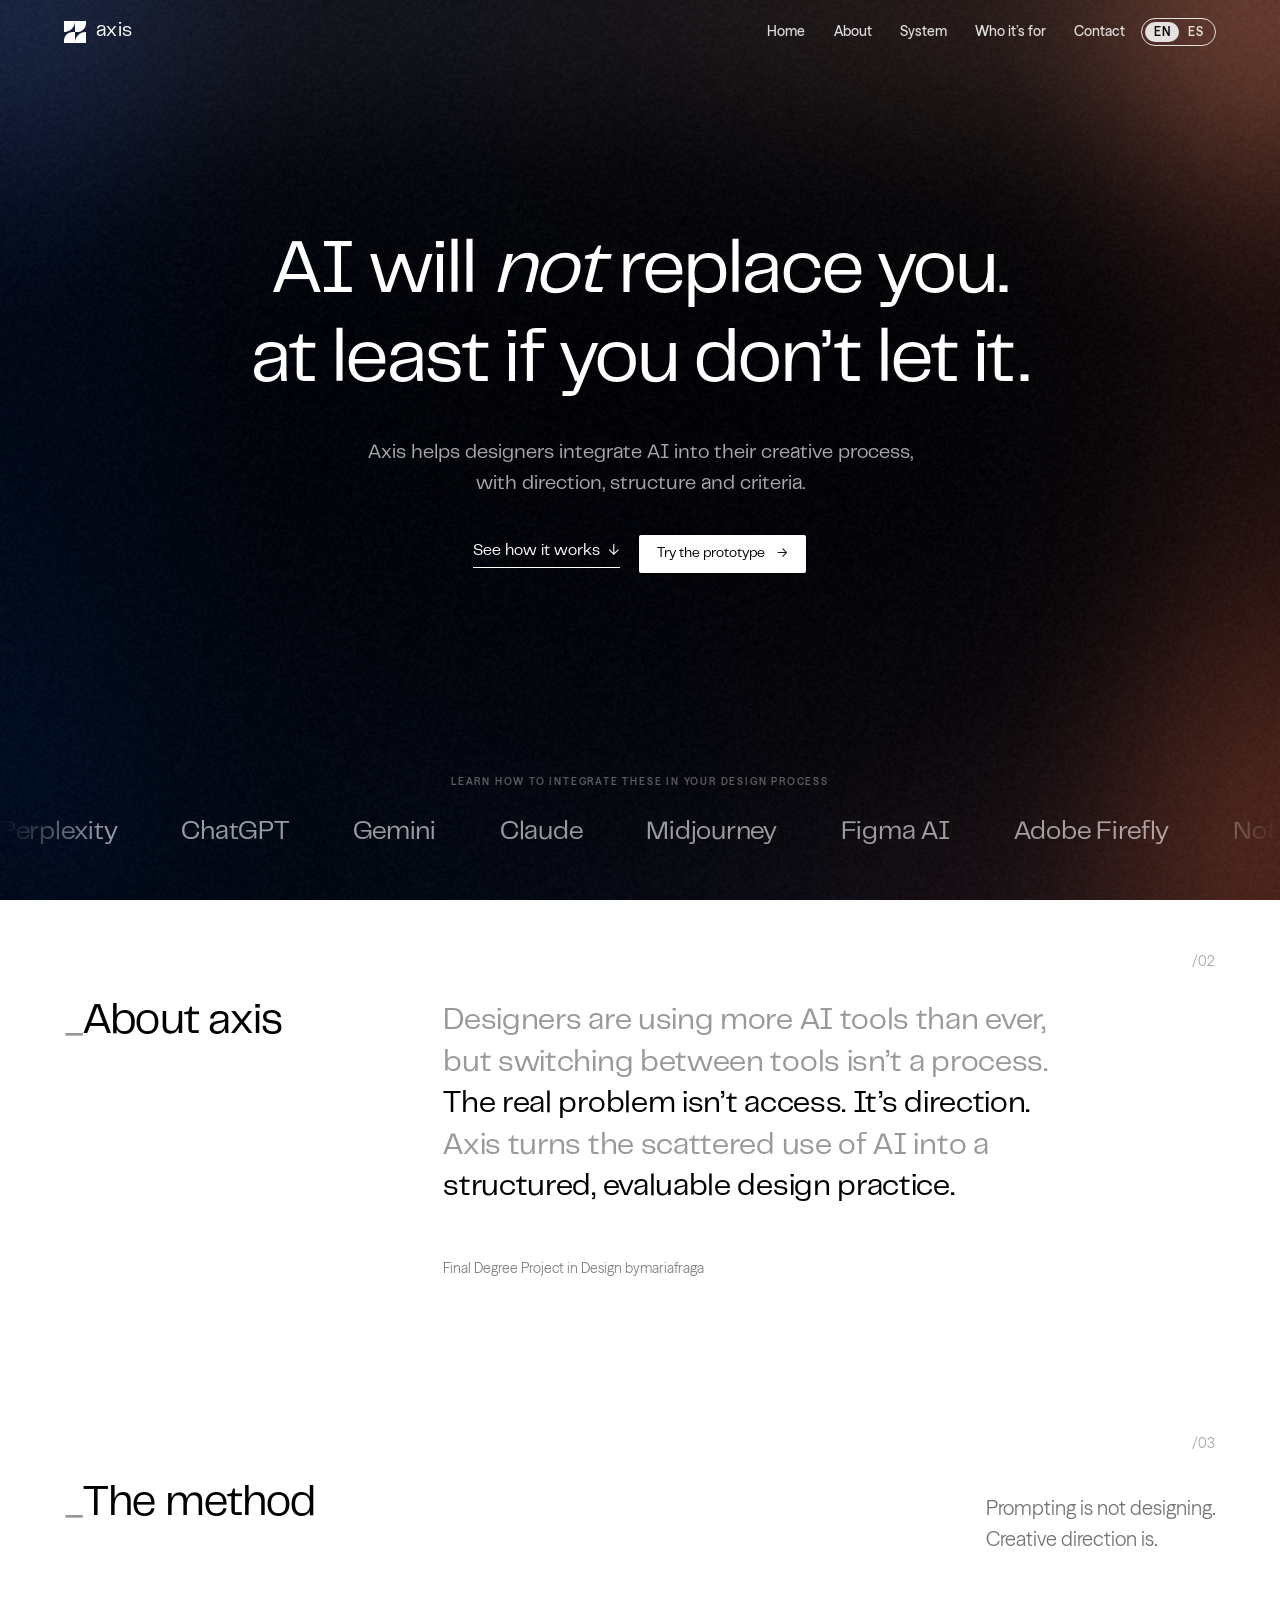
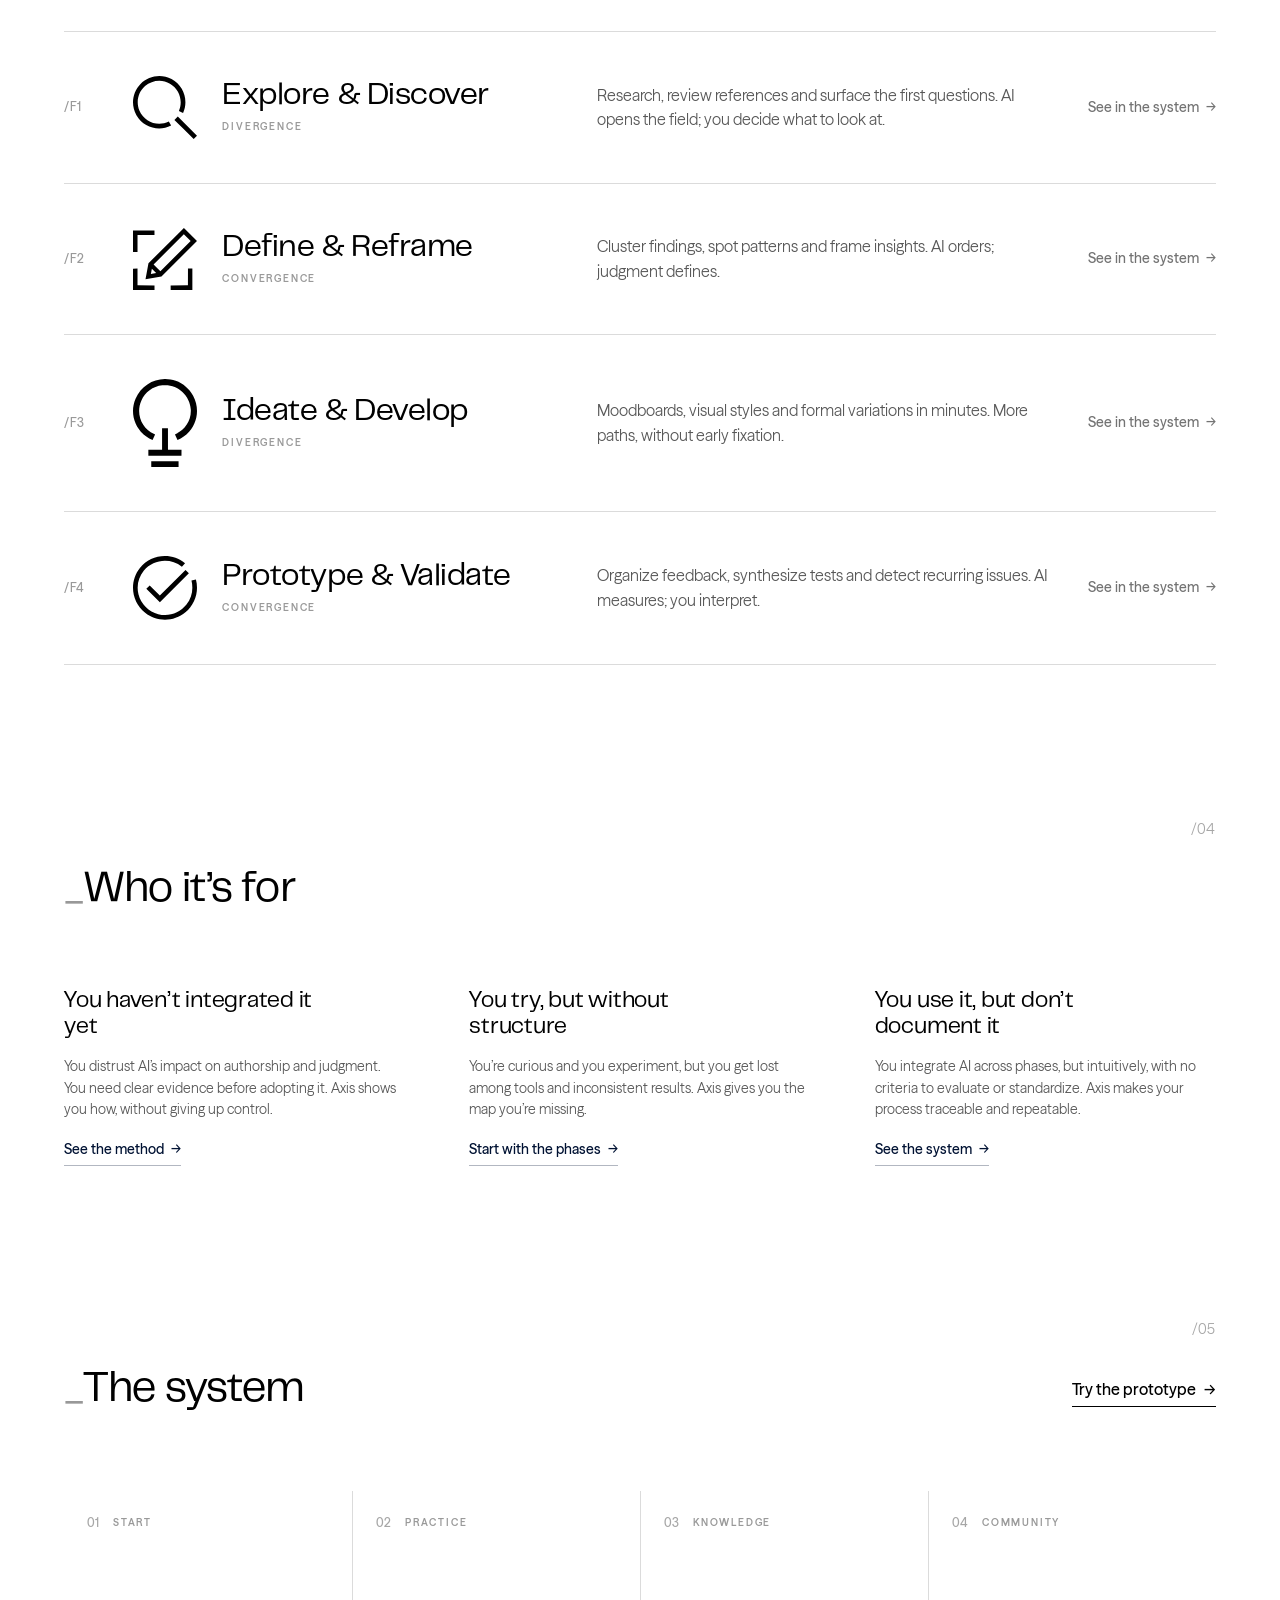
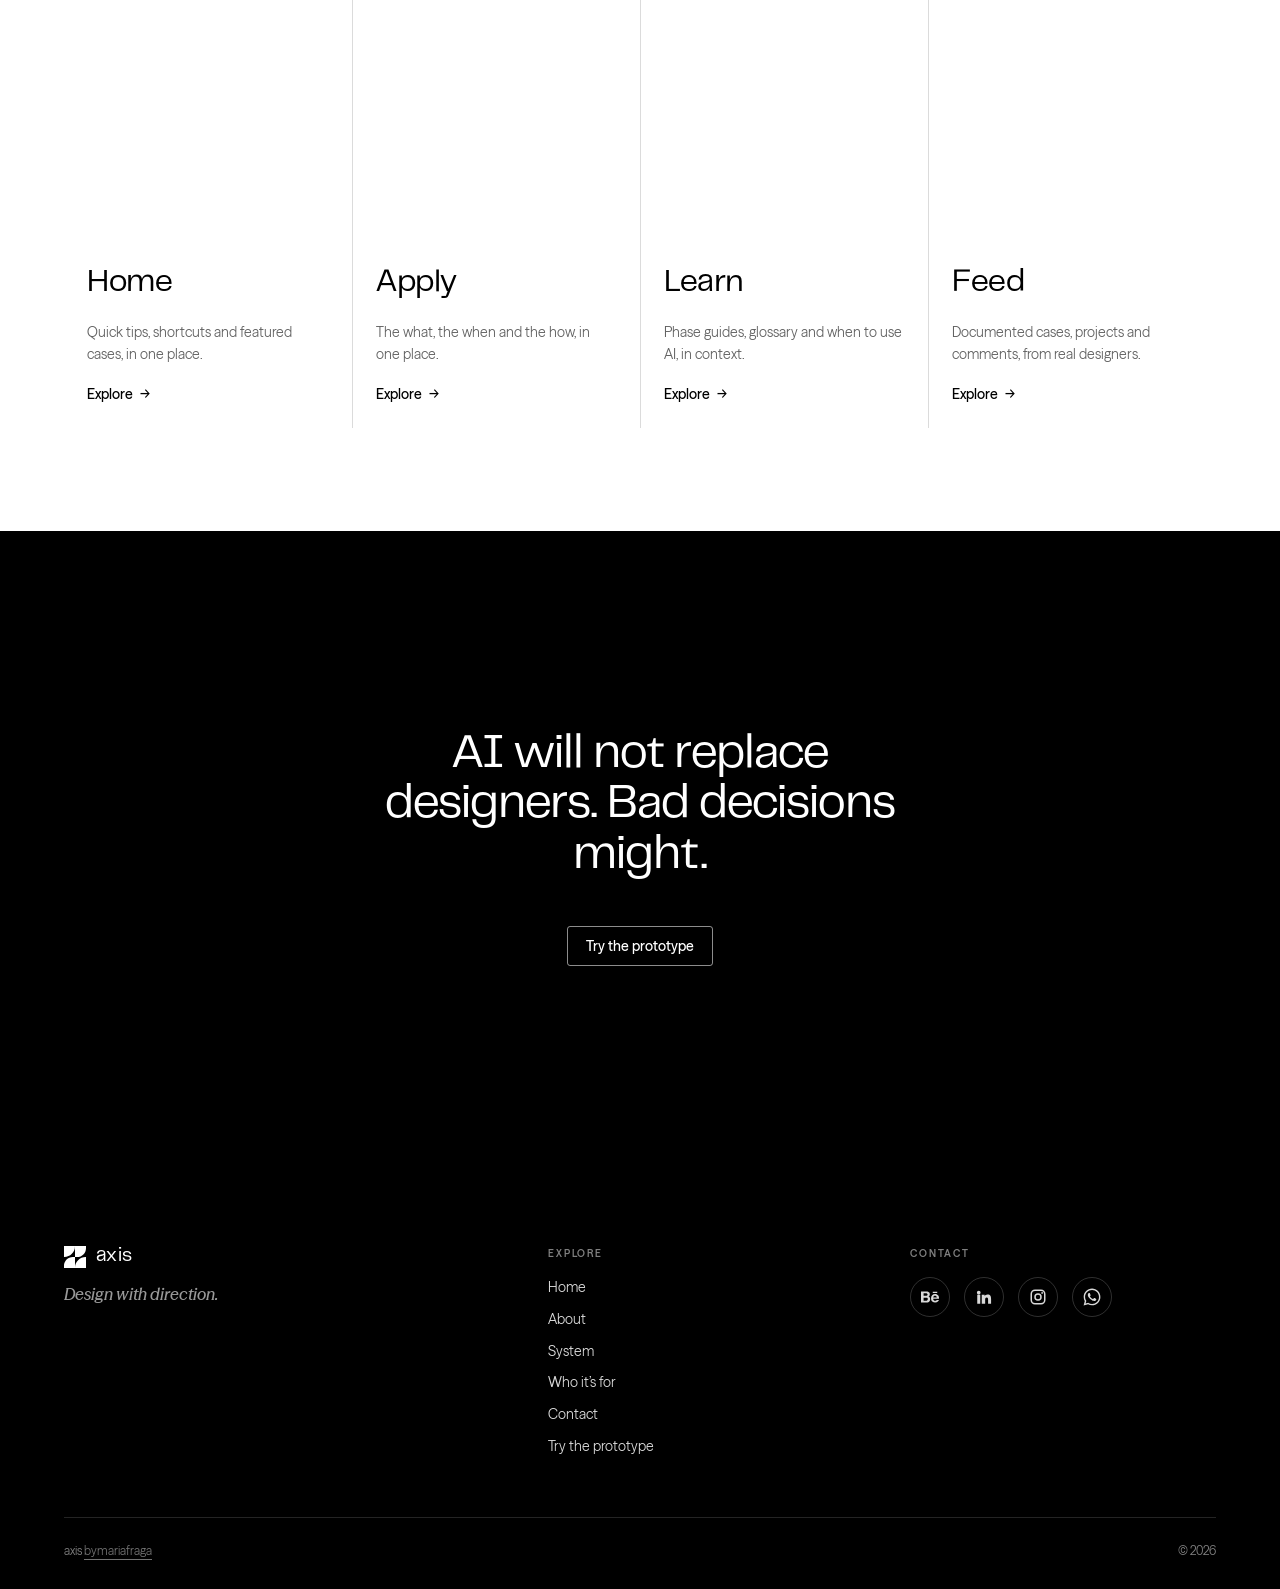
==== index.html @ 4eb53851 "Add Axis landing website — full multi-page site HTML/CSS/JS vanilla. Pages: Home (hero WebGL), About" ====
<!DOCTYPE html>
<html lang="en" data-lang="en">
<head>
  <meta charset="UTF-8" />
  <meta name="viewport" content="width=device-width, initial-scale=1.0" />
  <title>axis — Design with direction.</title>
  <meta name="description" content="The system that organizes AI by design phase — so you use it with judgment." />
  <link rel="preload" href="fonts/PPTelegraf-Regular.woff2" as="font" type="font/woff2" crossorigin />
  <link rel="preload" href="fonts/SeasonSans-Regular.woff2" as="font" type="font/woff2" crossorigin />
  <link href="https://fonts.googleapis.com/css2?family=Inter:wght@400;500;600;700&display=swap" rel="stylesheet" />
  <link rel="stylesheet" href="css/styles.css?v=16" />
</head>
<body data-page="home">

  <!-- Símbolo del logo (reutilizable) -->
  <svg width="0" height="0" style="position:absolute" aria-hidden="true">
    <symbol id="axis-mark" viewBox="0 0 53.57 53.57">
      <path fill="currentColor" d="M53.57,5.26V0H0v26.79h.69c14.41,0,26.09-11.68,26.09-26.09v26.09h5.26c11.89,0,21.53-9.64,21.53-21.53Z"/>
      <path fill="currentColor" d="M21.53,26.79C9.64,26.79,0,36.42,0,48.31v5.26h53.57v-26.79h-.69c-14.41,0-26.09,11.68-26.09,26.09v-26.09h-5.26Z"/>
    </symbol>
  </svg>

  <header id="site-header"></header>

  <main>
    <!-- ============================ HERO (con marquee integrado) ============================ -->
    <section class="hero" id="hero">
      <canvas class="hero__flow" id="heroFlow" aria-hidden="true"></canvas>
      <div class="container hero__inner">
        <h1 class="hero__title" aria-label="AI will not replace you. At least if you don't let it.">
          <span class="line"><span data-i18n-html="hero.l1">AI will <em>not</em> replace you.</span></span>
          <span class="line"><span data-i18n="hero.l2">at least if you don’t let it.</span></span>
        </h1>
        <p class="hero__sub" data-i18n="hero.sub">Axis helps designers integrate AI into their creative process  with direction, structure and criteria.</p>
        <div class="hero__actions">
          <a class="link-cta" href="#about">
            <span data-i18n="hero.cta_secondary">See how it works</span>
            <span class="arrow" aria-hidden="true">↓</span>
          </a>
          <a class="btn" href="https://www.figma.com/design/AIfOQhoTMu2t0PU6HZ3LBQ/AXIS---Wireframes?node-id=1085-4905" target="_blank" rel="noopener">
            <span data-i18n="cta.prototype">Try the prototype</span><span class="arrow" aria-hidden="true">→</span>
          </a>
        </div>
      </div>

      <div class="hero__marquee marquee" aria-label="Tools axis organizes by phase">
        <p class="marquee__label eyebrow" data-i18n="marquee.label">learn how to integrate these in your design process</p>
        <div class="marquee__viewport">
          <div class="marquee__track" id="marqueeTrack">
            <span class="marquee__item">Perplexity</span>
            <span class="marquee__item">ChatGPT</span>
            <span class="marquee__item">Gemini</span>
            <span class="marquee__item">Claude</span>
            <span class="marquee__item">Midjourney</span>
            <span class="marquee__item">Figma AI</span>
            <span class="marquee__item">Adobe Firefly</span>
            <span class="marquee__item">Notion AI</span>
            <span class="marquee__item">Dovetail</span>
            <span class="marquee__item">Maze</span>
            <span class="marquee__item">Google Trends</span>
            <span class="marquee__item">Stable Diffusion</span>
          </div>
        </div>
      </div>
    </section>

    <!-- ============================ /02 ABOUT ============================ -->
    <section class="section about" id="about">
      <span class="sec-num">/02</span>
      <div class="container">
        <div class="about__grid reveal">
          <h2 class="about__label" data-i18n="about.label">About axis</h2>
          <div>
            <p class="about__text" data-i18n-html="about.text">Axis is the system that helps designers integrate AI into their process — <span class="hl">by phase, with criteria, and without giving up authorship.</span> It turns the scattered use of AI tools into a <span class="hl">structured, evaluable and repeatable</span> practice. Less trial and error, more direction.</p>
            <p class="about__note" data-i18n="about.note">Final Degree Project in Design bymariafraga</p>
          </div>
        </div>
      </div>
    </section>

    <!-- ============================ /03 THE METHOD ============================ -->
    <section class="section method" id="method">
      <span class="sec-num">/03</span>
      <div class="container">
        <div class="block-head reveal">
          <h2 class="block-head__label" data-i18n="phases.heading">The method</h2>
          <p class="block-head__tag" data-i18n-html="phases.tag">Prompting is not designing.<br>Creative direction is.</p>
        </div>

        <a class="prow reveal" href="#system">
          <div class="prow__id">/F1</div>
          <div class="prow__lead">
            <span class="prow__glyph"><svg viewBox="0 0 204.43 201.02" fill="currentColor"><path d="M118.16,24.46c-25.7-15.32-57.87-11.32-79.69,7.88-21.67,19.06-29.67,50.23-18.18,77.56,15.44,36.73,58.38,52.96,94.14,35.29l7.32,12.91c-40.1,20.51-88.29,5.79-110.8-33.08C-7.75,92.74-1.91,51.74,24.03,25.27,49.74-.98,90.37-7.94,123.12,9.9c38.73,21.1,55.1,67.63,36.87,107.95-4.99-1.4-9.01-3.19-13.39-5.82,13.78-32.27,2.38-69.19-28.45-87.57Z"/><polygon points="193.87 201.02 161.79 169.29 132.18 140.25 143.1 129.62 204.43 190.55 193.87 201.02"/></svg></span>
            <span class="prow__labels">
              <span class="prow__name" data-i18n="f1.label">Explore &amp; Discover</span>
              <span class="prow__cat eyebrow" data-i18n="f1.cat">Divergence</span>
            </span>
          </div>
          <p class="prow__body" data-i18n="f1.body">Research, review references and surface the first questions. AI opens the field; you decide what to look at.</p>
          <span class="prow__link"><span data-i18n="phases.rowlink">See in the system</span><span class="arrow" aria-hidden="true">→</span></span>
        </a>

        <a class="prow reveal" href="#system">
          <div class="prow__id">/F2</div>
          <div class="prow__lead">
            <span class="prow__glyph"><svg viewBox="0 0 211.19 204.53" fill="currentColor"><path d="M41.15,169.57l9.87-53.09,83.07-82.86L168.09,0l43.1,42.87-117.32,117.33-52.71,9.36ZM90.36,142.82l100-99.96-22.62-22.19-99.88,99.89,22.5,22.27ZM76.41,148.41l-14.14-14.08-3.32,17.16,17.46-3.08Z"/><polygon points="14.93 23.2 14.87 79.18 .04 79.21 0 8.11 70.84 8.04 70.89 23.2 14.93 23.2"/><polygon points="124.39 204.52 124.19 189.42 181.3 189.32 181.41 134.04 195.92 133.91 195.94 204.52 124.39 204.52"/><polygon points="70.96 189.4 71.03 204.5 .02 204.53 0 134.13 14.86 133.92 14.89 189.31 70.96 189.4"/></svg></span>
            <span class="prow__labels">
              <span class="prow__name" data-i18n="f2.label">Define &amp; Reframe</span>
              <span class="prow__cat eyebrow" data-i18n="f2.cat">Convergence</span>
            </span>
          </div>
          <p class="prow__body" data-i18n="f2.body">Cluster findings, spot patterns and frame insights. AI orders; judgment defines.</p>
          <span class="prow__link"><span data-i18n="phases.rowlink">See in the system</span><span class="arrow" aria-hidden="true">→</span></span>
        </a>

        <a class="prow reveal" href="#system">
          <div class="prow__id">/F3</div>
          <div class="prow__lead">
            <span class="prow__glyph"><svg viewBox="0 0 156.91 216.95" fill="currentColor"><path d="M71.93,15.58c-23.63,2.66-42.26,16.83-51.51,37.73-14.33,32.37.96,69.31,33.74,82.54l-6.22,13.57C8.01,133.01-10.71,87.77,6.27,48.32,22.67,10.19,65.1-9.53,104.73,4.54c18.33,6.5,33.4,19.84,42.68,36.82,22.09,40.42,4.16,90.53-38.32,108.13l-6.15-13.67c24.9-10.49,40.62-34.48,38.69-61.55-2.53-35.57-33.67-62.75-69.71-58.7Z"/><polygon points="118.83 188.36 37.68 188.48 37.65 173.36 71.3 173.19 71.27 120.75 85.69 120.56 85.76 173.27 118.94 173.26 118.83 188.36"/><polygon points="111.73 216.82 44.86 216.95 44.76 201.74 111.77 201.72 111.73 216.82"/></svg></span>
            <span class="prow__labels">
              <span class="prow__name" data-i18n="f3.label">Ideate &amp; Develop</span>
              <span class="prow__cat eyebrow" data-i18n="f3.cat">Divergence</span>
            </span>
          </div>
          <p class="prow__body" data-i18n="f3.body">Moodboards, visual styles and formal variations in minutes. More paths, without early fixation.</p>
          <span class="prow__link"><span data-i18n="phases.rowlink">See in the system</span><span class="arrow" aria-hidden="true">→</span></span>
        </a>

        <a class="prow reveal" href="#system">
          <div class="prow__id">/F4</div>
          <div class="prow__lead">
            <span class="prow__glyph"><svg viewBox="0 0 203.75 203.17" fill="currentColor"><path d="M170.27,154.67c17.67-22.17,22.38-49.31,15.9-76.4l14.18-3.36c10.22,38.86-3.09,79.24-33.42,104.57-37.24,31.1-90.76,31.57-128.24,1.46C-5.27,145.63-13.06,82.96,21.97,38.31,56.39-5.56,121.9-13.3,165.68,23.14l-9.97,11.28C119.39,4.54,64.33,10.33,34.71,46.48c-17.39,21.23-23.99,49.01-17.34,75.3,8.08,31.97,32.9,56.02,62.89,63.51,34.13,8.53,68.4-3.52,90-30.62Z"/><polygon points="42.4 104.54 53.11 93.82 85.42 125.82 167.19 44.63 177.9 55.1 85.54 146.93 42.4 104.54"/></svg></span>
            <span class="prow__labels">
              <span class="prow__name" data-i18n="f4.label">Prototype &amp; Validate</span>
              <span class="prow__cat eyebrow" data-i18n="f4.cat">Convergence</span>
            </span>
          </div>
          <p class="prow__body" data-i18n="f4.body">Organize feedback, synthesize tests and detect recurring issues. AI measures; you interpret.</p>
          <span class="prow__link"><span data-i18n="phases.rowlink">See in the system</span><span class="arrow" aria-hidden="true">→</span></span>
        </a>
      </div>
    </section>

    <!-- ============================ /04 WHO IT'S FOR ============================ -->
    <section class="section who" id="who">
      <span class="sec-num">/04</span>
      <div class="container">
        <div class="block-head reveal">
          <h2 class="block-head__label" data-i18n="who.heading">Who it’s for</h2>
        </div>
        <div class="cols">
          <div class="col reveal">
            <h3 class="col__title" data-i18n="w1.title">You haven’t integrated it yet</h3>
            <p class="col__body" data-i18n="w1.body">You distrust AI’s impact on authorship and judgment. You need clear evidence before adopting it. Axis shows you how, without giving up control.</p>
            <a class="col__link" href="#method"><span data-i18n="w1.link">See the method</span><span class="arrow" aria-hidden="true">→</span></a>
          </div>
          <div class="col reveal">
            <h3 class="col__title" data-i18n="w2.title">You try, but without structure</h3>
            <p class="col__body" data-i18n="w2.body">You’re curious and you experiment, but you get lost among tools and inconsistent results. Axis gives you the map you’re missing.</p>
            <a class="col__link" href="#method"><span data-i18n="w2.link">Start with the phases</span><span class="arrow" aria-hidden="true">→</span></a>
          </div>
          <div class="col reveal">
            <h3 class="col__title" data-i18n="w3.title">You use it, but don’t document it</h3>
            <p class="col__body" data-i18n="w3.body">You integrate AI across phases, but intuitively, with no criteria to evaluate or standardize. Axis makes your process traceable and repeatable.</p>
            <a class="col__link" href="#system"><span data-i18n="w3.link">See the system</span><span class="arrow" aria-hidden="true">→</span></a>
          </div>
        </div>
      </div>
    </section>

    <!-- ============================ /05 THE SYSTEM ============================ -->
    <section class="section system" id="system">
      <span class="sec-num">/05</span>
      <div class="container">
        <div class="block-head block-head--split reveal">
          <h2 class="block-head__label" data-i18n="system.heading">The system</h2>
          <a class="block-head__cta" href="https://www.figma.com/design/AIfOQhoTMu2t0PU6HZ3LBQ/AXIS---Wireframes?node-id=1085-4905" target="_blank" rel="noopener"><span data-i18n="cta.prototype">Try the prototype</span><span class="arrow" aria-hidden="true">→</span></a>
        </div>

        <div class="stories">
          <a class="story reveal" href="https://www.figma.com/design/AIfOQhoTMu2t0PU6HZ3LBQ/AXIS---Wireframes?node-id=1085-4905" target="_blank" rel="noopener" data-area="01">
            <span class="story__bg" aria-hidden="true"><span class="story__motif"></span></span>
            <span class="story__mark" aria-hidden="true"><svg viewBox="0 0 53.57 53.57"><use href="#axis-mark"/></svg></span>
            <span class="story__top"><span class="story__idx">01</span><span class="story__cat eyebrow" data-i18n="c1.cat">Start</span></span>
            <span class="story__main">
              <h3 class="story__name">Home</h3>
              <p class="story__desc" data-i18n="c1.desc">Quick tips, shortcuts and featured cases. The whole system, one tap away.</p>
              <span class="story__link"><span data-i18n="card.link">Explore</span><span class="arrow" aria-hidden="true">→</span></span>
            </span>
          </a>

          <a class="story reveal" href="https://www.figma.com/design/AIfOQhoTMu2t0PU6HZ3LBQ/AXIS---Wireframes?node-id=1085-4905" target="_blank" rel="noopener" data-area="02">
            <span class="story__bg" aria-hidden="true"><span class="story__motif"></span></span>
            <span class="story__mark" aria-hidden="true"><svg viewBox="0 0 53.57 53.57"><use href="#axis-mark"/></svg></span>
            <span class="story__top"><span class="story__idx">02</span><span class="story__cat eyebrow" data-i18n="c2.cat">Practice</span></span>
            <span class="story__main">
              <h3 class="story__name">Apply</h3>
              <p class="story__desc" data-i18n="c2.desc">Prompt generator, tools by category and evaluation criteria.</p>
              <span class="story__link"><span data-i18n="card.link">Explore</span><span class="arrow" aria-hidden="true">→</span></span>
            </span>
          </a>

          <a class="story reveal" href="https://www.figma.com/design/AIfOQhoTMu2t0PU6HZ3LBQ/AXIS---Wireframes?node-id=1085-4905" target="_blank" rel="noopener" data-area="03">
            <span class="story__bg" aria-hidden="true"><span class="story__motif"></span></span>
            <span class="story__mark" aria-hidden="true"><svg viewBox="0 0 53.57 53.57"><use href="#axis-mark"/></svg></span>
            <span class="story__top"><span class="story__idx">03</span><span class="story__cat eyebrow" data-i18n="c3.cat">Knowledge</span></span>
            <span class="story__main">
              <h3 class="story__name">Learn</h3>
              <p class="story__desc" data-i18n="c3.desc">Phase guides, applied glossary and when to use AI.</p>
              <span class="story__link"><span data-i18n="card.link">Explore</span><span class="arrow" aria-hidden="true">→</span></span>
            </span>
          </a>

          <a class="story reveal" href="https://www.figma.com/design/AIfOQhoTMu2t0PU6HZ3LBQ/AXIS---Wireframes?node-id=1085-4905" target="_blank" rel="noopener" data-area="04">
            <span class="story__bg" aria-hidden="true"><span class="story__motif"></span></span>
            <span class="story__mark" aria-hidden="true"><svg viewBox="0 0 53.57 53.57"><use href="#axis-mark"/></svg></span>
            <span class="story__top"><span class="story__idx">04</span><span class="story__cat eyebrow" data-i18n="c4.cat">Community</span></span>
            <span class="story__main">
              <h3 class="story__name">Feed</h3>
              <p class="story__desc" data-i18n="c4.desc">Documented real cases, projects and comments.</p>
              <span class="story__link"><span data-i18n="card.link">Explore</span><span class="arrow" aria-hidden="true">→</span></span>
            </span>
          </a>
        </div>
      </div>
    </section>

    <!-- ============================ CTA FINAL ============================ -->
    <section class="final-cta" id="cta">
      <div class="container final-cta__inner reveal">
        <h2 data-i18n="finalcta.title">Your creative process, with more direction.</h2>
        <a class="btn btn--on-dark" href="https://www.figma.com/design/AIfOQhoTMu2t0PU6HZ3LBQ/AXIS---Wireframes?node-id=1085-4905" target="_blank" rel="noopener" data-i18n="cta.prototype">Try the prototype</a>
      </div>
    </section>
  </main>

  <footer id="site-footer"></footer>

  <script src="js/script.js?v=16"></script>
  <script src="js/hero-flow.js?v=19"></script>
</body>
</html>
---- css/styles.css ----
/* ============================================================
   AXIS — Landing
   Sistema de diseño Axis · mobile-first · vanilla
   ============================================================ */

/* ---------- FUENTES ---------- */
@font-face {
  font-family: "PP Telegraf";
  src: url("../fonts/PPTelegraf-Regular.woff2") format("woff2");
  font-weight: 400; font-style: normal; font-display: swap;
}
@font-face {
  font-family: "Season Sans";
  src: url("../fonts/SeasonSans-Regular.woff2") format("woff2");
  font-weight: 400; font-style: normal; font-display: swap;
}
@font-face {
  font-family: "Season Sans";
  src: url("../fonts/SeasonSans-Medium.woff2") format("woff2");
  font-weight: 500; font-style: normal; font-display: swap;
}
@font-face {
  font-family: "Season Sans";
  src: url("../fonts/SeasonSans-SemiBold.woff2") format("woff2");
  font-weight: 600; font-style: normal; font-display: swap;
}
@font-face {
  font-family: "Season Sans";
  src: url("../fonts/SeasonSans-Bold.woff2") format("woff2");
  font-weight: 700; font-style: normal; font-display: swap;
}
@font-face {
  font-family: "Season Mix";
  src: url("../fonts/SeasonMix-MediumItalic.woff2") format("woff2");
  font-weight: 500; font-style: italic; font-display: swap;
}
@font-face {
  font-family: "Season Mix";
  src: url("../fonts/SeasonMix-Medium.woff2") format("woff2");
  font-weight: 500; font-style: normal; font-display: swap;
}

/* ---------- TOKENS ---------- */
:root {
  /* Paleta fría */
  --black:    #000000;
  --navy:     #001233;
  --blue:     #003399;
  --offwhite: #F2F5FA;
  --white:    #FFFFFF;
  /* Paleta cálida */
  --dusk:        #5C2E22;
  --clay:        #B8472E;
  --terracotta:  #D85C3A;
  --sand:        #F5E8DF;
  /* Síntesis */
  --plum:        #4A2418;
  --blue-accent: #0040C4;

  /* Gradientes (135°) */
  --grad-system: linear-gradient(135deg, #000000 0%, #001233 52%, #003399 100%);
  --grad-human:  linear-gradient(135deg, #000000 0%, #5C2E22 52%, #D85C3A 100%);
  /* Síntesis: base lineal + capa radial azul (esquina sup-izq, blend Lighten) */
  --grad-synthesis-base: linear-gradient(135deg, #000000 0%, #4A2418 55%, #D85C3A 100%);
  --grad-synthesis-glow: radial-gradient(120% 120% at 0% 0%, rgba(0,64,196,0.85) 0%, rgba(0,64,196,0.10) 38%, rgba(0,64,196,0) 62%);

  /* Tipografía */
  --font-display: "PP Telegraf", "Inter", system-ui, sans-serif;
  --font-sans:    "Season Sans", "Inter", system-ui, sans-serif;
  --font-mix:     "Season Mix", "Inter", Georgia, serif;

  /* Escala tipográfica DS (múltiplos de 4) */
  --t-display:    28px;
  --t-heading:    20px;
  --t-subheading: 16px;
  --t-body:       14px;
  --t-caption:    12px;
  --t-micro:      10px;
  /* Display fluido para landing  */
  --t-hero:  clamp(2.4rem, 6vw, 4.75rem);     /* ~38 → 76px (hero) */
  --t-label: clamp(1.85rem, 3.4vw, 2.75rem);  /* ~30 → 44px (labels _Section) */
  --t-name:  clamp(1.6rem, 2.5vw, 2.25rem);   /* ~26 → 36px (nombres fila/card) */
  --t-mega:  clamp(1.75rem, 4vw, 3rem);       /* statements */
  --t-title: clamp(1.4rem, 2.2vw, 1.75rem);   /* títulos de columna */
  --t-lead:  clamp(1.1rem, 1.6vw, 1.35rem);   /* párrafos lead/about ~18-22 */

  /* Espaciado DS */
  --margin-x:    20px;
  --grid-gap:    16px;
  --card-gap:    10px;
  --section-gap: 32px;
  /* Ritmo vertical de landing (espacio negativo, ref. proporción) */
  --section-pad: clamp(52px, 8vw, 116px);

  /* Radios */
  --r-card:  25px;
  --r-pill:  100px;
  --r-input: 12px;
  --hairline: 1px;

  /* Layout */
  --maxw: 1280px;
  --ease: cubic-bezier(0.22, 1, 0.36, 1);
}

/* ---------- RESET ---------- */
*, *::before, *::after { box-sizing: border-box; margin: 0; padding: 0; }
html { -webkit-text-size-adjust: 100%; scroll-behavior: smooth; scroll-padding-top: 80px; }
body {
  font-family: var(--font-sans);
  font-size: var(--t-body);
  line-height: 1.55;
  color: var(--black);
  background: var(--white);
  -webkit-font-smoothing: antialiased;
  text-rendering: optimizeLegibility;
  overflow-x: hidden;
}
img, svg { display: block; max-width: 100%; }
a { color: inherit; text-decoration: none; }
button { font: inherit; color: inherit; background: none; border: none; cursor: pointer; }
ul { list-style: none; }

/* ---------- UTILIDADES ---------- */
.container {
  width: 100%;
  max-width: var(--maxw);
  margin-inline: auto;
  padding-inline: var(--margin-x);
}
@media (min-width: 768px)  { .container { padding-inline: clamp(20px, 5vw, 64px); } }

.section { padding-block: var(--section-pad); position: relative; }

/* Numeración de sección /0N arriba a la derecha */
.sec-num {
  position: absolute;
  top: clamp(28px, 4vw, 56px);
  right: var(--margin-x);
  font-size: var(--t-body);
  letter-spacing: 0.04em;
  color: rgba(0,0,0,0.35);
}
@media (min-width: 768px) { .sec-num { right: clamp(20px, 5vw, 64px); } }

.eyebrow {
  font-family: var(--font-sans);
  font-weight: 600;
  font-size: var(--t-micro);
  letter-spacing: 0.18em;
  text-transform: uppercase;
}

/* Index numbering tipo /F1 alineado a la der., como la referencia */
.section-index {
  font-family: var(--font-sans);
  font-size: var(--t-caption);
  letter-spacing: 0.08em;
  opacity: 0.5;
}

/* Label de sección con guión bajo (referencia de composición) */
.section-label {
  font-family: var(--font-display);
  font-size: var(--t-title);
  font-weight: 400;
  letter-spacing: -0.01em;
}
.section-label::before { content: "_"; opacity: 0.55; }

/* ---------- BOTONES (regla: color por oposición al fondo) ---------- */
/* Botón: fondo blanco, contorno negro, casi cuadrado */
.btn {
  display: inline-flex;
  align-items: center;
  gap: 0.8em;
  padding: 0.85em 1.3em;
  border: 1px solid var(--black);
  border-radius: 3px;
  background: var(--white);
  color: var(--black);
  font-family: var(--font-sans);
  font-weight: 500;
  font-size: var(--t-body);
  line-height: 1;
  white-space: nowrap;
  transition: background-color .3s var(--ease), color .3s var(--ease), border-color .3s var(--ease);
}
.btn:hover { background: var(--black); color: var(--white); }
.btn .arrow { transition: transform .35s var(--ease); }
.btn:hover .arrow { transform: translate(3px, 0); }

/* Sobre fondo oscuro → contorno blanco, hover invierte */
.btn--on-dark { background: transparent; color: var(--white); border-color: rgba(255,255,255,0.55); }
.btn--on-dark:hover { background: var(--white); color: var(--black); border-color: var(--white); }

/* Link-CTA con flecha (hereda color del contexto) */
.link-cta {
  display: inline-flex;
  align-items: center;
  gap: 0.5em;
  font-family: var(--font-sans);
  font-weight: 500;
  font-size: var(--t-subheading);
  border-bottom: var(--hairline) solid currentColor;
  padding-bottom: 3px;
  transition: gap .35s var(--ease), opacity .35s var(--ease);
}
.link-cta .arrow { transition: transform .35s var(--ease); }
.link-cta:hover .arrow { transform: translateX(4px); }

/* ============================================================
   HEADER
   ============================================================ */
.site-header {
  position: fixed;
  inset: 0 0 auto 0;
  z-index: 100;
  transition: background-color .4s var(--ease), border-color .4s var(--ease), backdrop-filter .4s var(--ease);
  border-bottom: var(--hairline) solid transparent;
}
.site-header__inner {
  display: flex;
  align-items: center;
  justify-content: space-between;
  gap: var(--grid-gap);
  height: 64px;
}
.brand {
  display: inline-flex;
  align-items: center;
  gap: 0.5em;
  font-family: var(--font-display);
  font-size: var(--t-heading);
  letter-spacing: 0.02em;
}
.brand__mark { width: 22px; height: 22px; }
.brand__name { line-height: 1; }

/* Nav central-derecha */
.site-nav { display: none; }
@media (min-width: 900px) {
  .site-nav { display: flex; align-items: center; gap: clamp(16px, 2.2vw, 36px); margin-left: auto; }
  .site-nav a {
    font-size: var(--t-body);
    font-weight: 500;
    opacity: 0.85;
    transition: opacity .3s var(--ease);
  }
  .site-nav a:hover { opacity: 1; }
}
.header-right { display: flex; align-items: center; gap: 14px; }

/* Toggle de idioma EN|ES */
.lang-toggle {
  display: inline-flex;
  align-items: center;
  border: var(--hairline) solid currentColor;
  border-radius: var(--r-pill);
  padding: 3px;
  font-size: var(--t-caption);
  font-weight: 600;
  opacity: 0.85;
}
.lang-toggle button {
  padding: 4px 9px;
  border-radius: var(--r-pill);
  line-height: 1;
  letter-spacing: 0.04em;
  transition: background-color .3s var(--ease), color .3s var(--ease);
}
.lang-toggle button[aria-pressed="true"] { background: currentColor; }
.lang-toggle button[aria-pressed="true"] span { mix-blend-mode: difference; color: #fff; }

.header-cta { display: none; }
@media (min-width: 600px) { .header-cta { display: inline-flex; } .btn--sm { padding: 0.7em 1.2em; font-size: var(--t-body); } }

/* Header blanco  */
.site-header { background: var(--white); color: var(--black); border-bottom-color: rgba(0,0,0,0.10); }
.site-header.is-scrolled { box-shadow: 0 12px 30px -26px rgba(0,18,51,0.55); }
/* Sobre el hero negro del home: transparente, texto blanco */
body[data-page="home"] .site-header.on-hero {
  background: transparent;
  color: var(--white);
  border-bottom-color: transparent;
  box-shadow: none;
}

/* Hamburguesa mobile */
.nav-toggle { display: inline-flex; width: 30px; height: 30px; align-items: center; justify-content: center; }
@media (min-width: 900px) { .nav-toggle { display: none; } }
.nav-toggle span { width: 18px; height: 1.5px; background: currentColor; position: relative; transition: background-color .25s var(--ease); }
.nav-toggle span::before, .nav-toggle span::after { content:""; position:absolute; left:0; width:18px; height:1.5px; background: currentColor; transition: transform .25s var(--ease), top .25s var(--ease); }
.nav-toggle span::before { top: -6px; } .nav-toggle span::after { top: 6px; }
.site-header.header-open .nav-toggle span { background: transparent; }
.site-header.header-open .nav-toggle span::before { top: 0; transform: rotate(45deg); }
.site-header.header-open .nav-toggle span::after  { top: 0; transform: rotate(-45deg); }

/* Menú desplegable (mobile) */
@media (max-width: 899px) {
  .site-header.header-open { background: rgba(255,255,255,0.92); backdrop-filter: saturate(140%) blur(14px); color: var(--black); border-bottom-color: rgba(0,0,0,0.08); }
  .site-header.header-open .site-nav {
    display: flex;
    flex-direction: column;
    position: fixed;
    left: 0; right: 0; top: 64px;
    background: var(--white);
    color: var(--black);
    padding: 6px var(--margin-x) 26px;
    border-bottom: var(--hairline) solid rgba(0,0,0,0.08);
    box-shadow: 0 26px 50px -30px rgba(0,18,51,0.45);
    animation: menuDrop .35s var(--ease);
  }
  .site-header.header-open .site-nav a {
    padding: 16px 2px;
    font-size: var(--t-heading);
    font-weight: 500;
    opacity: 1;
    border-bottom: var(--hairline) solid rgba(0,0,0,0.07);
  }
}
@keyframes menuDrop { from { opacity: 0; transform: translateY(-10px); } to { opacity: 1; transform: none; } }

/* ============================================================
   HERO  (bloque principal · gradiente Síntesis)
   ============================================================ */
.hero {
  position: relative;
  min-height: 100svh;
  display: flex;
  flex-direction: column;
  text-align: center;
  color: var(--white);
  background: var(--black);
  overflow: hidden;
  padding-top: 64px;
}
.hero__inner {
  position: relative;
  z-index: 2;
  flex: 1;
  display: flex;
  flex-direction: column;
  align-items: center;
  justify-content: center;
  gap: clamp(22px, 3vw, 34px);
}

/* --- Capa de FLUJO (aurora líquida WebGL · colores del sistema · se revela en hover) --- */
.hero__flow {
  position: absolute;
  inset: 0;
  z-index: 1;
  display: block;
  width: 100%;
  height: 100%;
  pointer-events: none;
}
/* Fallback sin WebGL / reduced-motion: degradado Síntesis estático y sutil */
.hero.no-webgl .hero__flow { display: none; }
.hero.no-webgl {
  background-image: var(--grad-synthesis-glow), var(--grad-synthesis-base);
  background-blend-mode: lighten, normal;
}

/* --- Capa de BLOOM (sube con el scroll · estilo Superpower) --- */
.hero__bloom {
  position: absolute;
  inset: auto 0 0 0;
  height: 80%;
  z-index: 0;
  pointer-events: none;
  background: radial-gradient(72% 120% at 50% 118%,
            rgba(216,92,58,0.60) 0%, rgba(184,71,46,0.34) 30%, rgba(74,36,24,0.18) 52%, transparent 72%);
  opacity: var(--hs, 0);
  transform: translateY(calc((1 - var(--hs, 0)) * 14%));
  transition: opacity .15s linear;
}
@media (prefers-reduced-motion: reduce) {
  .hero__bloom { transform: none; }
}

.hero__title {
  font-family: var(--font-display);
  font-weight: 400;
  font-size: var(--t-hero);
  line-height: 1.06;
  letter-spacing: -0.025em;
  max-width: 20ch;
}
/* padding/margin para que overflow:hidden no recorte descendentes (g, y, p) */
.hero__title .line { display: block; overflow: hidden; padding-block: 0.12em; margin-block: -0.12em; }
.hero__title .line > span {
  display: inline-block;
  transform: translateY(110%);
  opacity: 0;
}

.hero__sub {
  font-family: var(--font-display);
  font-size: clamp(var(--t-subheading), 2.2vw, var(--t-heading));
  font-weight: 400;
  max-width: 40ch;
  color: rgba(255,255,255,0.66);
  opacity: 0;
}

.hero__actions { display: flex; flex-wrap: wrap; align-items: center; justify-content: center; gap: 18px; opacity: 0; }
/* Todos los textos del hero en PP Telegraf */
.hero__actions .btn,
.hero__actions .link-cta { font-family: var(--font-display); }

/* Reveal: estados animados (se activan con .is-ready en el body) */
.is-ready .hero__title .line > span {
  transform: translateY(0); opacity: 1;
  transition: transform 1s var(--ease), opacity 1s var(--ease);
}
.is-ready .hero__title .line:nth-child(1) > span { transition-delay: .15s; }
.is-ready .hero__title .line:nth-child(2) > span { transition-delay: .30s; }
.is-ready .hero__title .line:nth-child(3) > span { transition-delay: .45s; }
.is-ready .hero__tagline { opacity: 1; transition: opacity .9s var(--ease) .05s; }
.is-ready .hero__sub     { opacity: 1; transition: opacity 1s var(--ease) .7s; }
.is-ready .hero__actions { opacity: 1; transition: opacity 1s var(--ease) .9s; }

@media (prefers-reduced-motion: reduce) {
  .hero__title .line > span { transform: none !important; opacity: 1 !important; }
  .hero__tagline, .hero__sub, .hero__actions { opacity: 1 !important; }
}

/* ============================================================
   CARRUSEL  (loop infinito · ecosistema de herramientas)
   ============================================================ */
.marquee {
  background: transparent;
  color: var(--black);
  padding-block: clamp(18px, 2.5vw, 30px);
}
.hero__marquee { position: relative; z-index: 2; width: 100%; padding-bottom: clamp(26px, 4vw, 46px); color: rgba(255,255,255,0.85); }
.marquee__label {
  text-align: center;
  margin-bottom: clamp(16px, 2vw, 24px);
  opacity: 0.4;
}
.marquee__viewport { overflow: hidden; -webkit-mask-image: linear-gradient(90deg, transparent, #000 8%, #000 92%, transparent); mask-image: linear-gradient(90deg, transparent, #000 8%, #000 92%, transparent); }
.marquee__track {
  display: flex;
  width: max-content;
  gap: clamp(36px, 5vw, 72px);
  animation: marquee 38s linear infinite;
}
.marquee:hover .marquee__track { animation-play-state: paused; }
.marquee__item {
  font-family: var(--font-display);
  font-size: clamp(1.1rem, 2.4vw, 1.65rem);
  letter-spacing: -0.01em;
  white-space: nowrap;
  opacity: 0.7;
  transition: opacity .3s var(--ease);
}
.marquee__item:hover { opacity: 1; }
@keyframes marquee { to { transform: translateX(-50%); } }
@media (prefers-reduced-motion: reduce) { .marquee__track { animation: none; flex-wrap: wrap; justify-content: center; } }

/* ============================================================
   FASES  (bloques numerados /F1–/F4 · ritmo editorial)
   ============================================================ */
.phases { background: var(--white); color: var(--black); }
.section-head {
  display: flex;
  align-items: baseline;
  justify-content: space-between;
  gap: var(--grid-gap);
  margin-bottom: clamp(36px, 6vw, 72px);
}
.section-head__title { max-width: 24ch; }
.section-head .eyebrow { display: block; margin-bottom: 14px; opacity: 0.5; }
.section-head h2 {
  font-family: var(--font-display);
  font-weight: 400;
  font-size: var(--t-mega);
  line-height: 1.02;
  letter-spacing: -0.02em;
}

.phase {
  display: grid;
  grid-template-columns: 1fr;
  gap: 18px;
  padding-block: clamp(32px, 4.5vw, 56px);
  border-top: var(--hairline) solid rgba(0,0,0,0.12);
}
.phase:last-child { border-bottom: var(--hairline) solid rgba(0,0,0,0.12); }
.phase__id {
  font-family: var(--font-sans);
  font-weight: 500;
  font-size: var(--t-caption);
  letter-spacing: 0.06em;
  opacity: 0.45;
}
.phase__label { display: block; margin-bottom: 12px; color: var(--blue); opacity: 0.9; }
.phase__title {
  font-family: var(--font-display);
  font-weight: 400;
  font-size: var(--t-title);
  line-height: 1.08;
  letter-spacing: -0.015em;
  max-width: 18ch;
}
.phase__body p { font-size: var(--t-subheading); color: rgba(0,0,0,0.7); max-width: 44ch; }
.phase__tools { display: flex; flex-wrap: wrap; gap: 8px; margin-top: 18px; }
.phase__tools li {
  font-size: var(--t-caption);
  font-weight: 500;
  padding: 6px 12px;
  border: var(--hairline) solid rgba(0,0,0,0.16);
  border-radius: var(--r-pill);
  color: rgba(0,0,0,0.66);
}

@media (min-width: 860px) {
  .phase {
    grid-template-columns: 0.6fr 4fr 4fr;
    gap: var(--grid-gap);
    align-items: start;
  }
  .phase__id { padding-top: 6px; }
}

/* Entrada al hacer scroll (suave, respeta reduced-motion) */
.reveal { opacity: 0; transform: translateY(24px); transition: opacity .8s var(--ease), transform .8s var(--ease); }
.reveal.in { opacity: 1; transform: none; }
@media (prefers-reduced-motion: reduce) { .reveal { opacity: 1 !important; transform: none !important; } }

/* ============================================================
   BLOCK HEAD  (encabezado de sección: _Label + tag)
   ============================================================ */
.block-head {
  display: flex;
  align-items: baseline;
  justify-content: space-between;
  flex-wrap: wrap;
  gap: 12px var(--grid-gap);
  margin-bottom: clamp(40px, 6vw, 80px);
}
.block-head__label {
  font-family: var(--font-display);
  font-weight: 400;
  font-size: var(--t-label);
  line-height: 1;
  letter-spacing: -0.02em;
  white-space: nowrap;
}
.block-head__label::before { content: "_"; opacity: 0.4; }
.block-head__tag {
  font-size: clamp(var(--t-subheading), 2vw, var(--t-heading));
  color: rgba(0,0,0,0.55);
  max-width: 32ch;
}
.block-head--split { align-items: center; }
.block-head__cta {
  display: inline-flex; align-items: center; gap: 0.5em;
  font-weight: 500; font-size: var(--t-subheading);
  border-bottom: var(--hairline) solid currentColor; padding-bottom: 4px;
}
.block-head__cta .arrow { transition: transform .3s var(--ease); }
.block-head__cta:hover .arrow { transform: translateX(4px); }

/* ============================================================
   THE METHOD  
   ============================================================ */
.method { background: var(--white); color: var(--black); }
.prow {
  display: grid;
  grid-template-columns: 1fr;
  gap: 10px var(--grid-gap);
  padding-block: clamp(28px, 3.5vw, 44px);
  border-top: var(--hairline) solid rgba(0,0,0,0.14);
  color: inherit;
}
.method .prow:last-of-type { border-bottom: var(--hairline) solid rgba(0,0,0,0.14); }
.prow__id {
  font-size: var(--t-caption);
  font-weight: 500;
  letter-spacing: 0.06em;
  color: rgba(0,0,0,0.4);
}
.prow__lead { display: flex; align-items: center; gap: clamp(16px, 2vw, 28px); }
.prow__glyph { width: clamp(46px, 5vw, 68px); height: auto; flex: none; color: var(--black); }
.prow__glyph svg { width: 100%; height: auto; display: block; }
.prow__labels { display: flex; flex-direction: column; gap: 6px; }
.prow__name {
  font-family: var(--font-display);
  font-weight: 400;
  font-size: var(--t-name);
  line-height: 1.04;
  letter-spacing: -0.015em;
}
.prow__cat { color: rgba(0,0,0,0.4); }
.prow__body { font-size: var(--t-subheading); color: rgba(0,0,0,0.66); max-width: 46ch; }
.prow__link {
  display: inline-flex; align-items: center; gap: 0.5em;
  font-weight: 500; font-size: var(--t-body);
  color: rgba(0,0,0,0.55);
  transition: color .3s var(--ease);
}
.prow__link .arrow { transition: transform .35s var(--ease); }
.prow:hover .prow__name { text-decoration: none; }
.prow:hover .prow__link { color: var(--black); }
.prow:hover .prow__link .arrow { transform: translateX(5px); }

@media (min-width: 860px) {
  .prow {
    grid-template-columns: 0.4fr 3.4fr 3.6fr auto;
    align-items: center;
    gap: var(--grid-gap);
  }
  .prow__link { justify-self: end; }
}

/* ============================================================
   THE SYSTEM 
   ============================================================ */
.stories {
  display: grid;
  grid-template-columns: 1fr;
  gap: 0;
}
@media (min-width: 600px)  { .stories { grid-template-columns: repeat(2, 1fr); } }
@media (min-width: 1040px) { .stories { grid-template-columns: repeat(4, 1fr); } }

.story {
  position: relative;
  display: flex;
  flex-direction: column;
  justify-content: space-between;
  min-height: clamp(420px, 42vw, 560px);
  padding: clamp(22px, 1.8vw, 30px);
  color: var(--black);
  border-left: var(--hairline) solid rgba(0,0,0,0.14);
  overflow: hidden;
  isolation: isolate;
}
.story:first-child { border-left: none; }
@media (max-width: 1039px) {
  .story { border-left: none; border-top: var(--hairline) solid rgba(0,0,0,0.14); }
}

/* Fondo degradado líquido que se revela en hover */
.story__bg {
  position: absolute; inset: 0; z-index: -1;
  background: #000105;
  transform: translateY(101%);
  transition: transform .55s var(--ease);
  overflow: hidden;
}
.story__bg::before,
.story__bg::after {
  content: '';
  position: absolute;
  border-radius: 50%;
  filter: blur(45px);
  opacity: 0;
  transition: opacity .55s var(--ease);
  will-change: transform, opacity;
}
.story__bg::before {
  width: 90%; height: 90%;
  top: -30%; left: -20%;
  background: radial-gradient(ellipse, rgba(0,64,196,0.82) 0%, transparent 68%);
  animation: cardBlobL 7s ease-in-out infinite alternate;
}
.story__bg::after {
  width: 90%; height: 90%;
  bottom: -30%; right: -20%;
  background: radial-gradient(ellipse, rgba(216,92,58,0.82) 0%, transparent 68%);
  animation: cardBlobR 9s ease-in-out infinite alternate;
}
@keyframes cardBlobL {
  from { transform: translate(0%, 0%); }
  to   { transform: translate(25%, 45%); }
}
@keyframes cardBlobR {
  from { transform: translate(0%, 0%); }
  to   { transform: translate(-25%, -40%); }
}
.story__motif {
  position: absolute; inset: 0;
  background:
    repeating-linear-gradient(135deg, rgba(255,255,255,0.04) 0 1px, transparent 1px 24px);
  opacity: 0;
  transition: opacity .5s var(--ease);
  z-index: 1;
}
.story:hover .story__bg { transform: translateY(0); }
.story:hover .story__bg::before,
.story:hover .story__bg::after { opacity: 1; }
.story:hover .story__motif { opacity: 1; animation: motifDrift 7s linear infinite; }
@keyframes motifDrift { to { background-position: 240px 240px; } }

/* Glyph del logo arriba-derecha en hover*/
.story__mark {
  position: absolute; top: clamp(18px, 1.6vw, 26px); right: clamp(18px, 1.6vw, 26px);
  width: clamp(34px, 3vw, 44px); height: auto; color: var(--white);
  opacity: 0; transform: scale(.6) rotate(-25deg);
  transition: opacity .5s var(--ease) .08s, transform .6s var(--ease) .08s;
  z-index: 1; pointer-events: none;
}
.story__mark svg { width: 100%; height: auto; display: block; }
.story:hover .story__mark { opacity: .92; transform: scale(1) rotate(0); }

.story__top { display: flex; align-items: center; gap: 14px; transition: color .45s var(--ease); }
.story__idx { font-size: var(--t-caption); font-weight: 500; color: rgba(0,0,0,0.35); transition: color .45s var(--ease); }
.story__cat { color: rgba(0,0,0,0.4); transition: color .45s var(--ease); }
.story__main { display: flex; flex-direction: column; gap: 14px; }
.story__name {
  font-family: var(--font-display);
  font-weight: 400;
  font-size: var(--t-name);
  letter-spacing: -0.015em;
  transition: color .45s var(--ease);
}
.story__desc { font-size: var(--t-body); color: rgba(0,0,0,0.62); transition: color .45s var(--ease); max-width: 34ch; }
.story__link {
  display: inline-flex; align-items: center; gap: 0.5em;
  font-weight: 500; font-size: var(--t-body);
  margin-top: 4px; transition: color .45s var(--ease);
}
.story__link .arrow { transition: transform .35s var(--ease); }

/* Estado hover: texto en blanco sobre el fondo navy */
.story:hover { color: var(--white); }
.story:hover .story__idx,
.story:hover .story__cat,
.story:hover .story__desc { color: rgba(255,255,255,0.72); }
.story:hover .story__name { color: var(--white); }
.story:hover .story__link .arrow { transform: translateX(5px); }

@media (prefers-reduced-motion: reduce) {
  .story__bg { transition: none; }
  .story:hover .story__motif { animation: none; }
}

/* ============================================================
   ABOUT 
   ============================================================ */
.about { background: var(--white); color: var(--black); }
.about__grid {
  display: grid;
  grid-template-columns: 1fr;
  gap: clamp(24px, 4vw, 48px);
  align-items: start;
}
@media (min-width: 860px) { .about__grid { grid-template-columns: 0.9fr 2.1fr; } }
.about__label {
  font-family: var(--font-display);
  font-weight: 400;
  font-size: var(--t-label);
  line-height: 1;
  letter-spacing: -0.02em;
}
.about__label::before { content: "_"; opacity: 0.4; }
.about__text {
  font-family: var(--font-display);
  font-weight: 400;
  font-size: clamp(1.25rem, 2.4vw, 2rem);
  line-height: 1.35;
  letter-spacing: -0.01em;
  color: rgba(0,0,0,0.4);
  max-width: 30ch;
}
.about__text .hl { color: var(--black); }
.about__note {
  margin-top: clamp(28px, 4vw, 48px);
  font-size: var(--t-body);
  color: rgba(0,0,0,0.5);
}
.about__note a { border-bottom: var(--hairline) solid rgba(0,0,0,0.3); padding-bottom: 2px; }

/* ============================================================
   GRID DE TARJETAS  (áreas del sistema · 4 ítems, mismo peso)
   ============================================================ */
.system { background: var(--white); color: var(--black); }
.cards {
  display: grid;
  grid-template-columns: 1fr;
  gap: var(--grid-gap);
}
@media (min-width: 600px)  { .cards { grid-template-columns: repeat(2, 1fr); } }
@media (min-width: 1040px) { .cards { grid-template-columns: repeat(4, 1fr); } }

.card {
  display: flex;
  flex-direction: column;
  gap: var(--card-gap);
  background: var(--white);
  border-radius: var(--r-card);
  padding: clamp(22px, 2vw, 30px);
  min-height: clamp(240px, 26vw, 320px);
  transition: transform .4s var(--ease), box-shadow .4s var(--ease);
}
.card:hover { transform: translateY(-4px); box-shadow: 0 18px 40px -24px rgba(0,18,51,0.4); }
.card__cat { opacity: 0.45; }
.card__name {
  font-family: var(--font-display);
  font-weight: 400;
  font-size: clamp(1.6rem, 2.4vw, 2rem);
  letter-spacing: -0.01em;
  margin-top: 4px;
}
.card__desc { font-size: var(--t-body); color: rgba(0,0,0,0.66); flex: 1; }
.card__link {
  display: inline-flex;
  align-items: center;
  gap: 0.5em;
  font-weight: 500;
  font-size: var(--t-caption);
  letter-spacing: 0.02em;
  color: var(--navy);
  margin-top: 6px;
}
.card__link .arrow { transition: transform .35s var(--ease); }
.card:hover .card__link .arrow { transform: translateX(4px); }

/* ============================================================
   3 COLUMNAS  (para quién · tres formas de relacionarse con la IA)
   ============================================================ */
.who { background: var(--white); color: var(--black); }
.cols {
  display: grid;
  grid-template-columns: 1fr;
  gap: clamp(40px, 5vw, 64px);
}
@media (min-width: 860px) { .cols { grid-template-columns: repeat(3, 1fr); } }
.col { display: flex; flex-direction: column; gap: 14px; }
.col__title {
  font-family: var(--font-display);
  font-weight: 400;
  font-size: clamp(1.3rem, 1.8vw, 1.6rem);
  line-height: 1.12;
  letter-spacing: -0.01em;
  max-width: 16ch;
}
.col__body { font-size: var(--t-body); color: rgba(0,0,0,0.66); }
.col__close {
  font-family: var(--font-mix);
  font-style: italic;
  font-size: var(--t-subheading);
  color: var(--clay);
  padding-top: 4px;
}
.col__link {
  display: inline-flex; align-items: center; gap: 0.5em;
  font-weight: 500; font-size: var(--t-body);
  color: var(--navy);
  border-bottom: var(--hairline) solid rgba(0,18,51,0.3);
  padding-bottom: 4px; align-self: flex-start;
  margin-top: 4px;
  transition: gap .3s var(--ease);
}
.col__link .arrow { transition: transform .3s var(--ease); }
.col__link:hover .arrow { transform: translateX(4px); }

/* ============================================================
   CTA FINAL  (statement grande centrado · gradiente Síntesis)
   ============================================================ */
.final-cta {
  position: relative;
  text-align: center;
  color: var(--white);
  background: var(--black);
  padding-block: clamp(96px, 16vw, 200px);
}
.final-cta__inner { display: flex; flex-direction: column; align-items: center; gap: clamp(28px, 4vw, 44px); }
.final-cta h2 {
  font-family: var(--font-display);
  font-weight: 400;
  font-size: var(--t-mega);
  line-height: 1.05;
  letter-spacing: -0.02em;
  max-width: 18ch;
}

/* ============================================================
   FOOTER  (nav repetida · contacto · redes · legales)
   ============================================================ */
.site-footer { background: var(--black); color: var(--white); padding-block: clamp(48px, 7vw, 80px) 28px; }
.footer-top {
  display: grid;
  grid-template-columns: 1fr;
  gap: clamp(36px, 5vw, 56px);
  padding-bottom: clamp(40px, 5vw, 60px);
  border-bottom: var(--hairline) solid rgba(255,255,255,0.14);
}
@media (min-width: 760px) { .footer-top { grid-template-columns: 1.4fr 1fr 1fr; } }
.footer-brand .brand { font-size: var(--t-heading); margin-bottom: 14px; }
.footer-brand p { font-family: var(--font-mix); font-style: italic; color: rgba(255,255,255,0.6); font-size: var(--t-subheading); }
.footer-col h4 { font-size: var(--t-micro); letter-spacing: 0.18em; text-transform: uppercase; opacity: 0.5; margin-bottom: 16px; font-weight: 600; }
.footer-col ul { display: flex; flex-direction: column; gap: 10px; }
.footer-col a { font-size: var(--t-body); opacity: 0.85; transition: opacity .3s var(--ease); }
.footer-col a:hover { opacity: 1; }
.footer-socials { display: flex; gap: 14px; margin-top: 4px; }
.footer-socials a {
  width: 40px; height: 40px; border-radius: var(--r-pill);
  border: var(--hairline) solid rgba(255,255,255,0.22);
  display: inline-flex; align-items: center; justify-content: center;
  transition: background-color .3s var(--ease), color .3s var(--ease), border-color .3s var(--ease);
}
.footer-socials a:hover { background: var(--white); color: var(--black); border-color: var(--white); }
.footer-socials svg { width: 18px; height: 18px; }
.footer-bottom {
  display: flex; flex-wrap: wrap; gap: 8px 20px;
  justify-content: space-between; align-items: center;
  padding-top: 24px;
  font-size: var(--t-caption); color: rgba(255,255,255,0.5);
}

/* ============================================================
   PÁGINAS INTERNAS
   ============================================================ */
/* Primera sección bajo el header fijo */
.page-top { padding-top: calc(64px + clamp(40px, 6vw, 96px)); }

/* ---------- ABOUT · Meet the designer ---------- */
.meet { background: var(--white); }
.meet__grid {
  display: grid;
  grid-template-columns: 1fr;
  gap: clamp(28px, 4vw, 60px);
  align-items: center;
}
@media (min-width: 760px) { .meet__grid { grid-template-columns: 200px 1fr; gap: clamp(28px, 4vw, 52px); } }
.meet__photo {
  margin: 0;
  border-radius: var(--r-input);
  overflow: hidden;
  background: var(--offwhite);
  aspect-ratio: 4 / 5;
  width: 100%;
  max-width: 200px;
}
.meet__photo img { width: 100%; height: 100%; object-fit: cover; display: block; }
.meet__name { font-family: var(--font-display); font-weight: 400; font-size: var(--t-name); letter-spacing: -0.015em; }
.meet__role { font-size: var(--t-subheading); color: rgba(0,0,0,0.5); margin-top: 6px; }
.meet__bio { font-size: clamp(1rem, 1.4vw, 1.2rem); line-height: 1.6; color: rgba(0,0,0,0.7); max-width: 48ch; margin-top: 20px; }
.meet__links { display: flex; flex-wrap: wrap; gap: 14px 30px; margin-top: 28px; }

/* ---------- ABOUT · Facts ---------- */
.facts {
  display: grid;
  grid-template-columns: repeat(2, 1fr);
  gap: 1px;
  background: rgba(0,0,0,0.12);
  border: 1px solid rgba(0,0,0,0.12);
  border-radius: var(--r-input);
  overflow: hidden;
  margin-bottom: clamp(44px, 6vw, 80px);
}
@media (min-width: 760px) { .facts { grid-template-columns: repeat(4, 1fr); } }
.facts > div { background: var(--white); padding: clamp(18px, 2vw, 26px); }
.facts dt { font-size: var(--t-micro); letter-spacing: 0.16em; text-transform: uppercase; color: rgba(0,0,0,0.45); margin-bottom: 10px; font-weight: 600; }
.facts dd { font-family: var(--font-display); font-size: var(--t-subheading); letter-spacing: -0.01em; }

/* ---------- WHO · grilla de 3 perfiles ---------- */
@media (min-width: 860px) { .stories--3 { grid-template-columns: repeat(3, 1fr); } }
.stories--3 .story { min-height: clamp(380px, 38vw, 480px); }

/* ---------- SYSTEM · stats ---------- */
.stats { text-align: center; }
.stats__grid { display: grid; grid-template-columns: 1fr; gap: clamp(34px, 5vw, 52px); }
@media (min-width: 700px) { .stats__grid { grid-template-columns: repeat(3, 1fr); } }
.stat { display: flex; flex-direction: column; align-items: center; gap: 10px; }
.stat__num { font-family: var(--font-display); font-weight: 400; font-size: clamp(3rem, 7vw, 5rem); line-height: 1; letter-spacing: -0.02em; }
.stat__label { font-size: var(--t-subheading); color: rgba(255,255,255,0.55); }

/* ============================================================
   TEMA OSCURO · página System 
   ============================================================ */
body[data-page="system"] { background: var(--black); color: var(--white); }
body[data-page="system"] .site-header { background: var(--black); color: var(--white); border-bottom-color: rgba(255,255,255,0.14); }
body[data-page="system"] .site-header.is-scrolled { box-shadow: 0 12px 30px -26px rgba(0,0,0,0.9); }
body[data-page="system"] .about { background: var(--black); color: var(--white); }
body[data-page="system"] .about__text { color: rgba(255,255,255,0.42); }
body[data-page="system"] .about__text .hl { color: var(--white); }
body[data-page="system"] .method { background: var(--black); color: var(--white); }
body[data-page="system"] .sec-num { color: rgba(255,255,255,0.4); }
body[data-page="system"] .block-head__tag { color: rgba(255,255,255,0.55); }
body[data-page="system"] .prow { border-top-color: rgba(255,255,255,0.16); color: var(--white); }
body[data-page="system"] .method .prow:last-of-type { border-bottom-color: rgba(255,255,255,0.16); }
body[data-page="system"] .prow__id { color: rgba(255,255,255,0.4); }
body[data-page="system"] .prow__glyph { color: var(--white); }
body[data-page="system"] .prow__cat { color: rgba(255,255,255,0.45); }
body[data-page="system"] .prow__body { color: rgba(255,255,255,0.66); }
body[data-page="system"] .prow__link { color: rgba(255,255,255,0.6); }
body[data-page="system"] .prow:hover .prow__link { color: var(--white); }
body[data-page="system"] .stats { background: var(--black); }
/* Botón outline blanco en toda la página oscura */
body[data-page="system"] .btn { background: transparent; color: var(--white); border-color: rgba(255,255,255,0.55); }
body[data-page="system"] .btn:hover { background: var(--white); color: var(--black); border-color: var(--white); }

/* ---------- ABOUT · The project (meta + descarga) ---------- */
.project__grid {
  display: grid;
  grid-template-columns: 1fr;
  gap: clamp(28px, 3.5vw, 48px);
  align-items: end;
  margin-bottom: clamp(40px, 5vw, 68px);
}
@media (min-width: 760px) { .project__grid { grid-template-columns: 1.5fr 1fr; } }
.meta {
  display: grid;
  grid-template-columns: repeat(2, 1fr);
  gap: clamp(20px, 2.5vw, 30px);
  border-top: 1px solid rgba(0,0,0,0.14);
  padding-top: clamp(20px, 2.5vw, 28px);
}
.meta__item dt { font-size: var(--t-micro); letter-spacing: 0.16em; text-transform: uppercase; color: rgba(0,0,0,0.45); margin-bottom: 8px; font-weight: 600; }
.meta__item dd { font-family: var(--font-display); font-size: var(--t-subheading); letter-spacing: -0.01em; }

.download {
  display: inline-flex; align-items: center; gap: 16px;
  border: 1px solid var(--black); border-radius: var(--r-input);
  padding: 16px 22px; justify-self: start;
  transition: background-color .3s var(--ease), color .3s var(--ease);
}
.download:hover { background: var(--black); color: var(--white); }
.download__icon { font-size: 20px; line-height: 1; }
.download__text { display: flex; flex-direction: column; gap: 3px; }
.download__title { font-weight: 500; font-size: var(--t-body); }
.download__meta { font-size: var(--t-caption); opacity: 0.55; }

/* ---------- FOOTER · firma axis bymariafraga ---------- */
.footer-sign a { border-bottom: 1px solid currentColor; padding-bottom: 1px; opacity: 0.9; transition: opacity .3s var(--ease); }
.footer-sign a:hover { opacity: 1; }

/* ---------- CONTACT ---------- */
.contact__grid { display: grid; grid-template-columns: 1fr; gap: clamp(40px, 5vw, 72px); }
@media (min-width: 760px) { .contact__grid { grid-template-columns: 0.8fr 1.2fr; } }
.contact__direct .eyebrow,
.contact__formwrap .eyebrow { display: block; margin-bottom: 22px; opacity: 0.5; }
.contact__links { display: flex; flex-direction: column; gap: 16px; align-items: flex-start; }
.form { display: flex; flex-direction: column; gap: 20px; max-width: 520px; }
.field { display: flex; flex-direction: column; gap: 8px; }
.field label { font-size: var(--t-caption); letter-spacing: 0.04em; color: rgba(0,0,0,0.6); font-weight: 500; }
.field input, .field textarea {
  font-family: var(--font-sans); font-size: var(--t-subheading);
  padding: 12px 14px; border: 1px solid rgba(0,0,0,0.2); border-radius: var(--r-input);
  background: var(--white); color: var(--black); width: 100%; resize: vertical;
  transition: border-color .25s var(--ease);
}
.field input:focus, .field textarea:focus { outline: none; border-color: var(--black); }
.form .btn { align-self: flex-start; margin-top: 4px; }
.contact__sent { font-family: var(--font-display); font-size: var(--t-heading); padding: 16px 0; }

/* "not" en cursiva dentro del titular del hero */
.hero__title em { font-style: italic; }
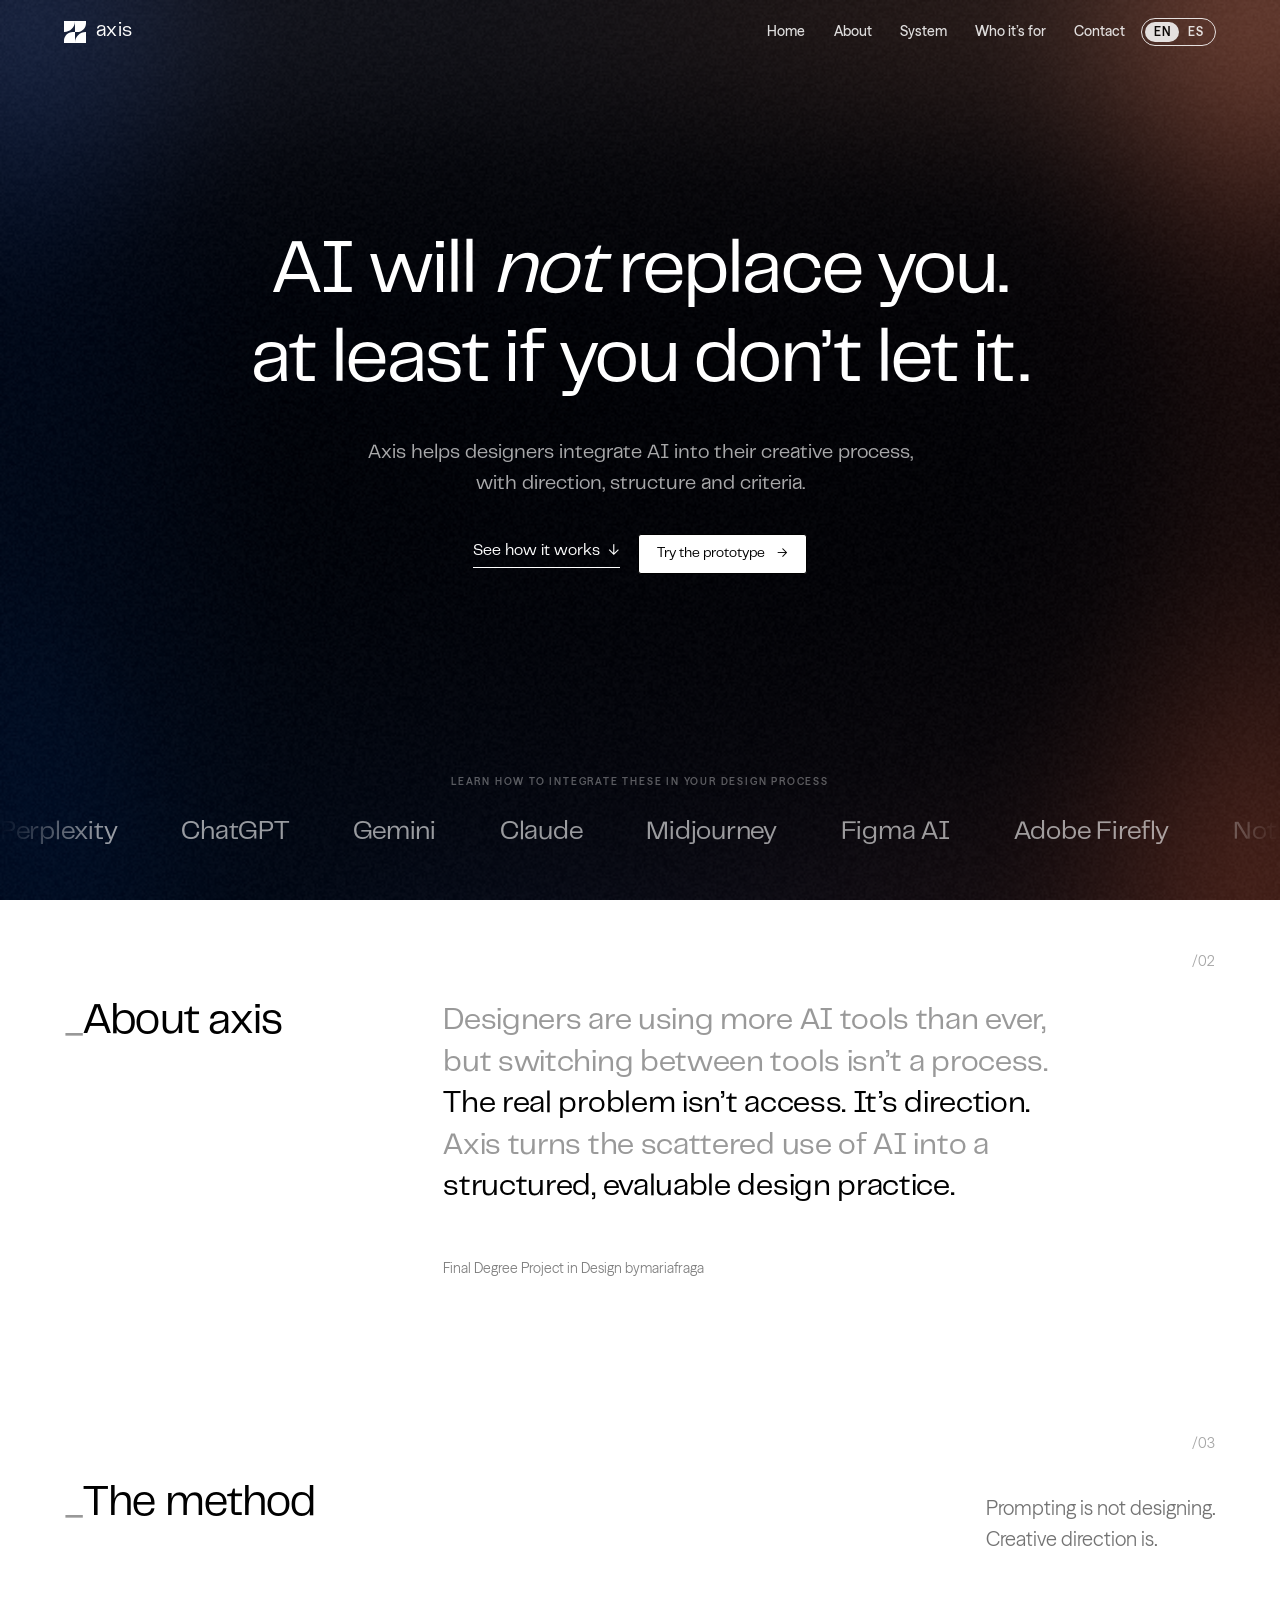
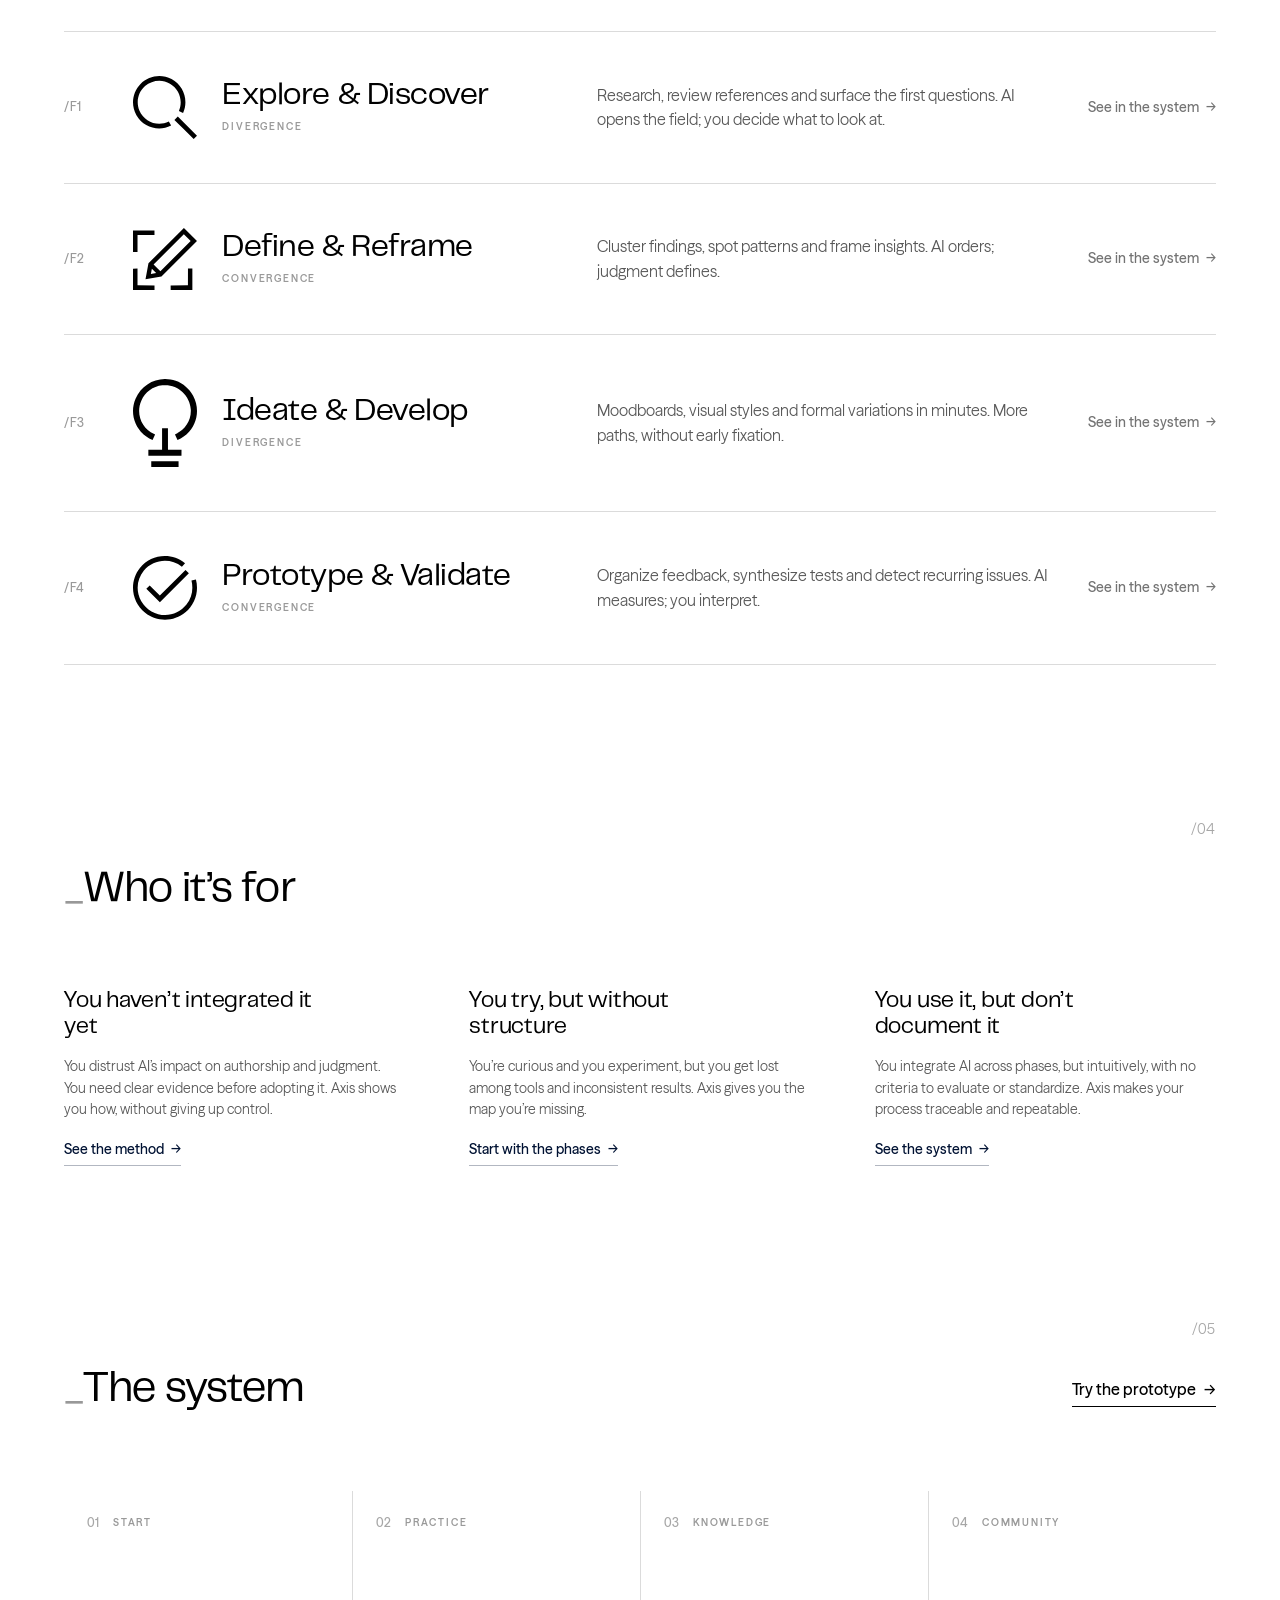
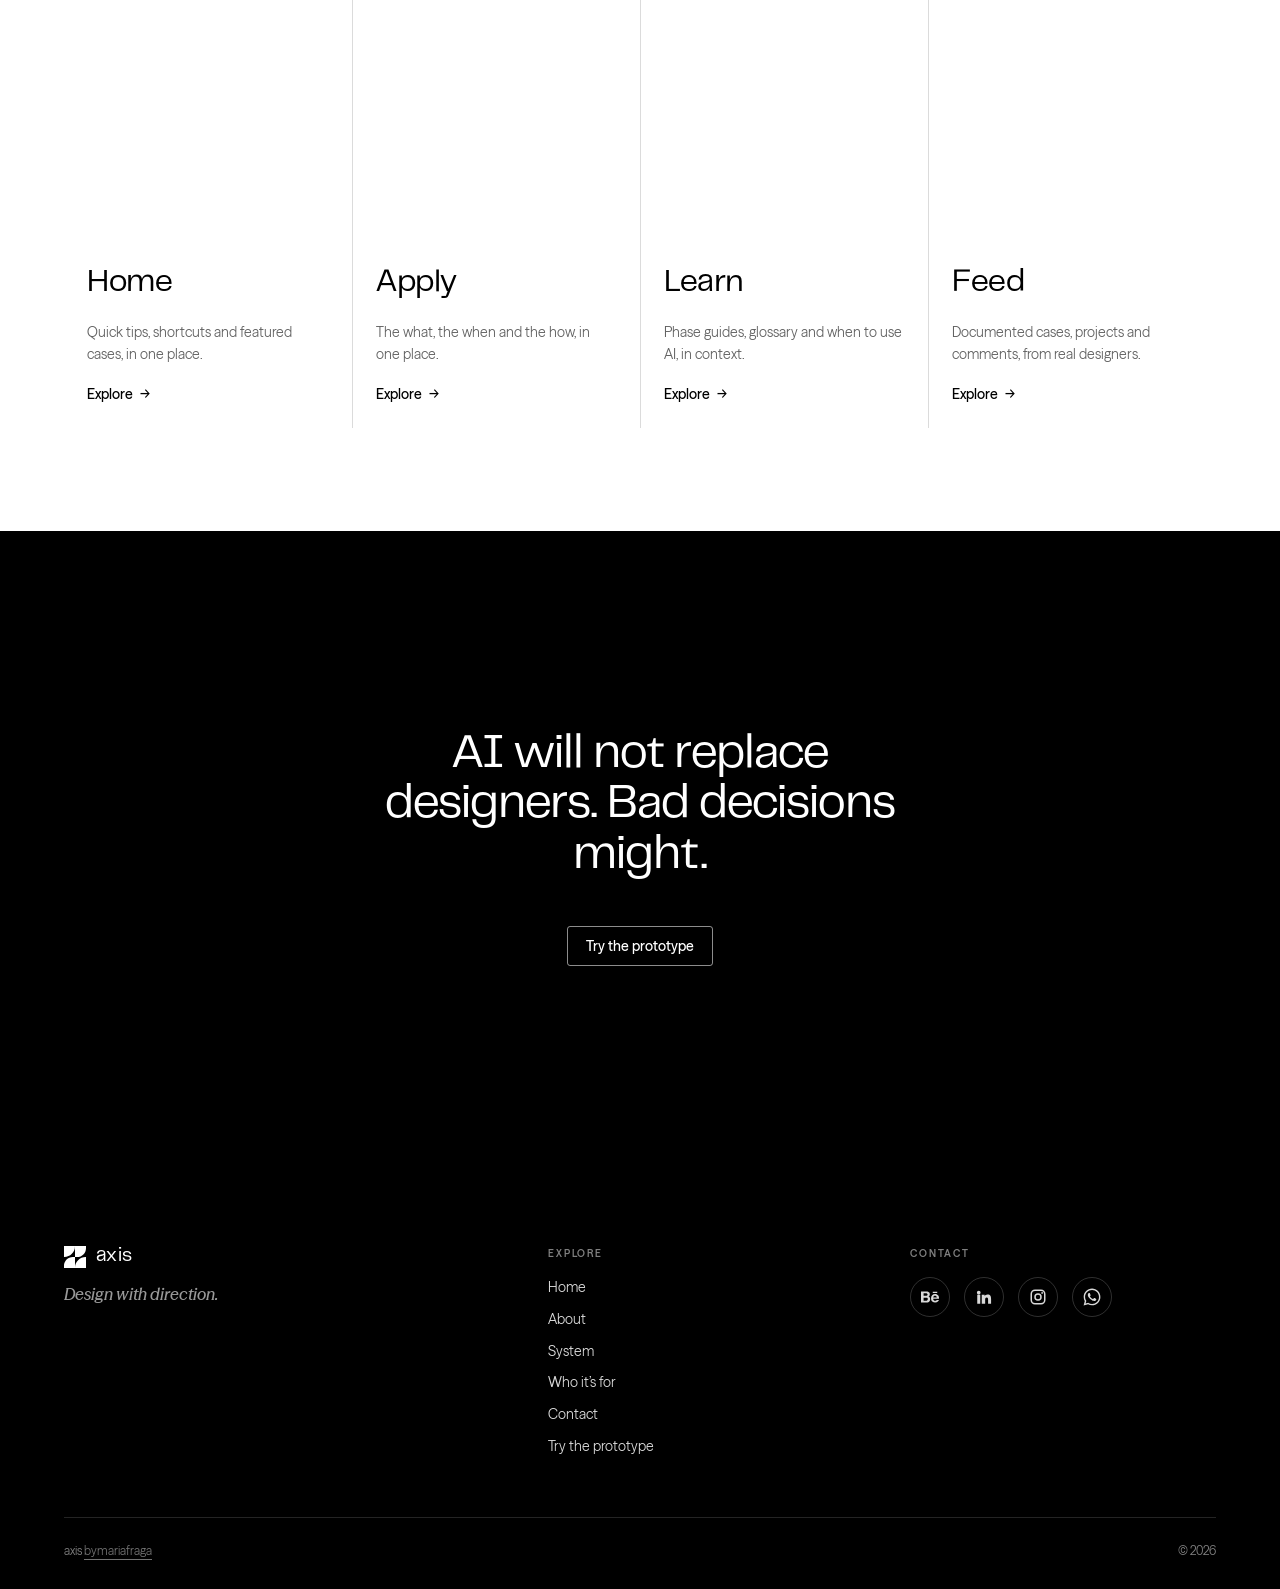
==== commit 9fe96e7b: "Update Figma links to published prototype URL" ====
--- a/index.html
+++ b/index.html
@@ -37,7 +37,7 @@
             <span data-i18n="hero.cta_secondary">See how it works</span>
             <span class="arrow" aria-hidden="true">↓</span>
           </a>
-          <a class="btn" href="https://www.figma.com/design/AIfOQhoTMu2t0PU6HZ3LBQ/AXIS---Wireframes?node-id=1085-4905" target="_blank" rel="noopener">
+          <a class="btn" href="https://www.figma.com/proto/AIfOQhoTMu2t0PU6HZ3LBQ/AXIS?node-id=1085-5178&t=FnMb1fi6BWgk1GdY-1" target="_blank" rel="noopener">
             <span data-i18n="cta.prototype">Try the prototype</span><span class="arrow" aria-hidden="true">→</span>
           </a>
         </div>
@@ -174,11 +174,11 @@
       <div class="container">
         <div class="block-head block-head--split reveal">
           <h2 class="block-head__label" data-i18n="system.heading">The system</h2>
-          <a class="block-head__cta" href="https://www.figma.com/design/AIfOQhoTMu2t0PU6HZ3LBQ/AXIS---Wireframes?node-id=1085-4905" target="_blank" rel="noopener"><span data-i18n="cta.prototype">Try the prototype</span><span class="arrow" aria-hidden="true">→</span></a>
+          <a class="block-head__cta" href="https://www.figma.com/proto/AIfOQhoTMu2t0PU6HZ3LBQ/AXIS?node-id=1085-5178&t=FnMb1fi6BWgk1GdY-1" target="_blank" rel="noopener"><span data-i18n="cta.prototype">Try the prototype</span><span class="arrow" aria-hidden="true">→</span></a>
         </div>
 
         <div class="stories">
-          <a class="story reveal" href="https://www.figma.com/design/AIfOQhoTMu2t0PU6HZ3LBQ/AXIS---Wireframes?node-id=1085-4905" target="_blank" rel="noopener" data-area="01">
+          <a class="story reveal" href="https://www.figma.com/proto/AIfOQhoTMu2t0PU6HZ3LBQ/AXIS?node-id=1085-5178&t=FnMb1fi6BWgk1GdY-1" target="_blank" rel="noopener" data-area="01">
             <span class="story__bg" aria-hidden="true"><span class="story__motif"></span></span>
             <span class="story__mark" aria-hidden="true"><svg viewBox="0 0 53.57 53.57"><use href="#axis-mark"/></svg></span>
             <span class="story__top"><span class="story__idx">01</span><span class="story__cat eyebrow" data-i18n="c1.cat">Start</span></span>
@@ -189,7 +189,7 @@
             </span>
           </a>
 
-          <a class="story reveal" href="https://www.figma.com/design/AIfOQhoTMu2t0PU6HZ3LBQ/AXIS---Wireframes?node-id=1085-4905" target="_blank" rel="noopener" data-area="02">
+          <a class="story reveal" href="https://www.figma.com/proto/AIfOQhoTMu2t0PU6HZ3LBQ/AXIS?node-id=1085-5178&t=FnMb1fi6BWgk1GdY-1" target="_blank" rel="noopener" data-area="02">
             <span class="story__bg" aria-hidden="true"><span class="story__motif"></span></span>
             <span class="story__mark" aria-hidden="true"><svg viewBox="0 0 53.57 53.57"><use href="#axis-mark"/></svg></span>
             <span class="story__top"><span class="story__idx">02</span><span class="story__cat eyebrow" data-i18n="c2.cat">Practice</span></span>
@@ -200,7 +200,7 @@
             </span>
           </a>
 
-          <a class="story reveal" href="https://www.figma.com/design/AIfOQhoTMu2t0PU6HZ3LBQ/AXIS---Wireframes?node-id=1085-4905" target="_blank" rel="noopener" data-area="03">
+          <a class="story reveal" href="https://www.figma.com/proto/AIfOQhoTMu2t0PU6HZ3LBQ/AXIS?node-id=1085-5178&t=FnMb1fi6BWgk1GdY-1" target="_blank" rel="noopener" data-area="03">
             <span class="story__bg" aria-hidden="true"><span class="story__motif"></span></span>
             <span class="story__mark" aria-hidden="true"><svg viewBox="0 0 53.57 53.57"><use href="#axis-mark"/></svg></span>
             <span class="story__top"><span class="story__idx">03</span><span class="story__cat eyebrow" data-i18n="c3.cat">Knowledge</span></span>
@@ -211,7 +211,7 @@
             </span>
           </a>
 
-          <a class="story reveal" href="https://www.figma.com/design/AIfOQhoTMu2t0PU6HZ3LBQ/AXIS---Wireframes?node-id=1085-4905" target="_blank" rel="noopener" data-area="04">
+          <a class="story reveal" href="https://www.figma.com/proto/AIfOQhoTMu2t0PU6HZ3LBQ/AXIS?node-id=1085-5178&t=FnMb1fi6BWgk1GdY-1" target="_blank" rel="noopener" data-area="04">
             <span class="story__bg" aria-hidden="true"><span class="story__motif"></span></span>
             <span class="story__mark" aria-hidden="true"><svg viewBox="0 0 53.57 53.57"><use href="#axis-mark"/></svg></span>
             <span class="story__top"><span class="story__idx">04</span><span class="story__cat eyebrow" data-i18n="c4.cat">Community</span></span>
@@ -229,7 +229,7 @@
     <section class="final-cta" id="cta">
       <div class="container final-cta__inner reveal">
         <h2 data-i18n="finalcta.title">Your creative process, with more direction.</h2>
-        <a class="btn btn--on-dark" href="https://www.figma.com/design/AIfOQhoTMu2t0PU6HZ3LBQ/AXIS---Wireframes?node-id=1085-4905" target="_blank" rel="noopener" data-i18n="cta.prototype">Try the prototype</a>
+        <a class="btn btn--on-dark" href="https://www.figma.com/proto/AIfOQhoTMu2t0PU6HZ3LBQ/AXIS?node-id=1085-5178&t=FnMb1fi6BWgk1GdY-1" target="_blank" rel="noopener" data-i18n="cta.prototype">Try the prototype</a>
       </div>
     </section>
   </main>
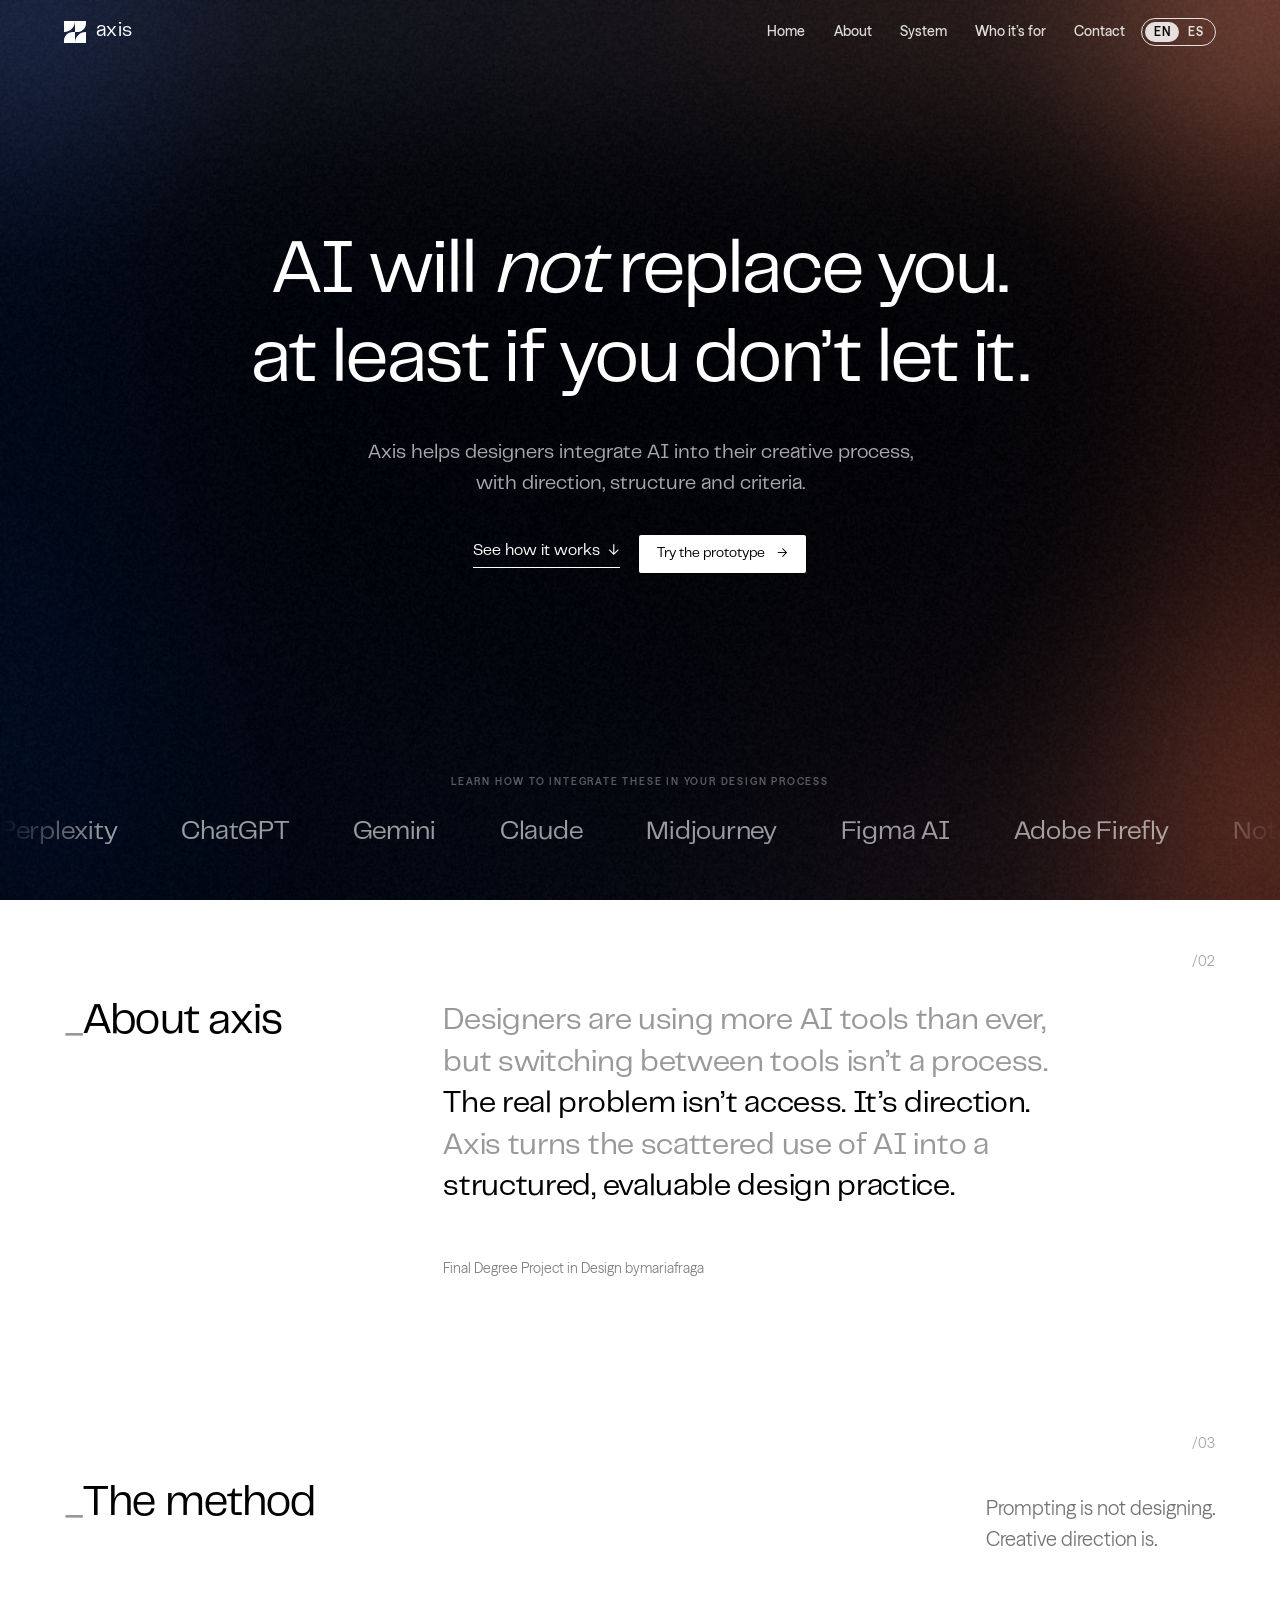
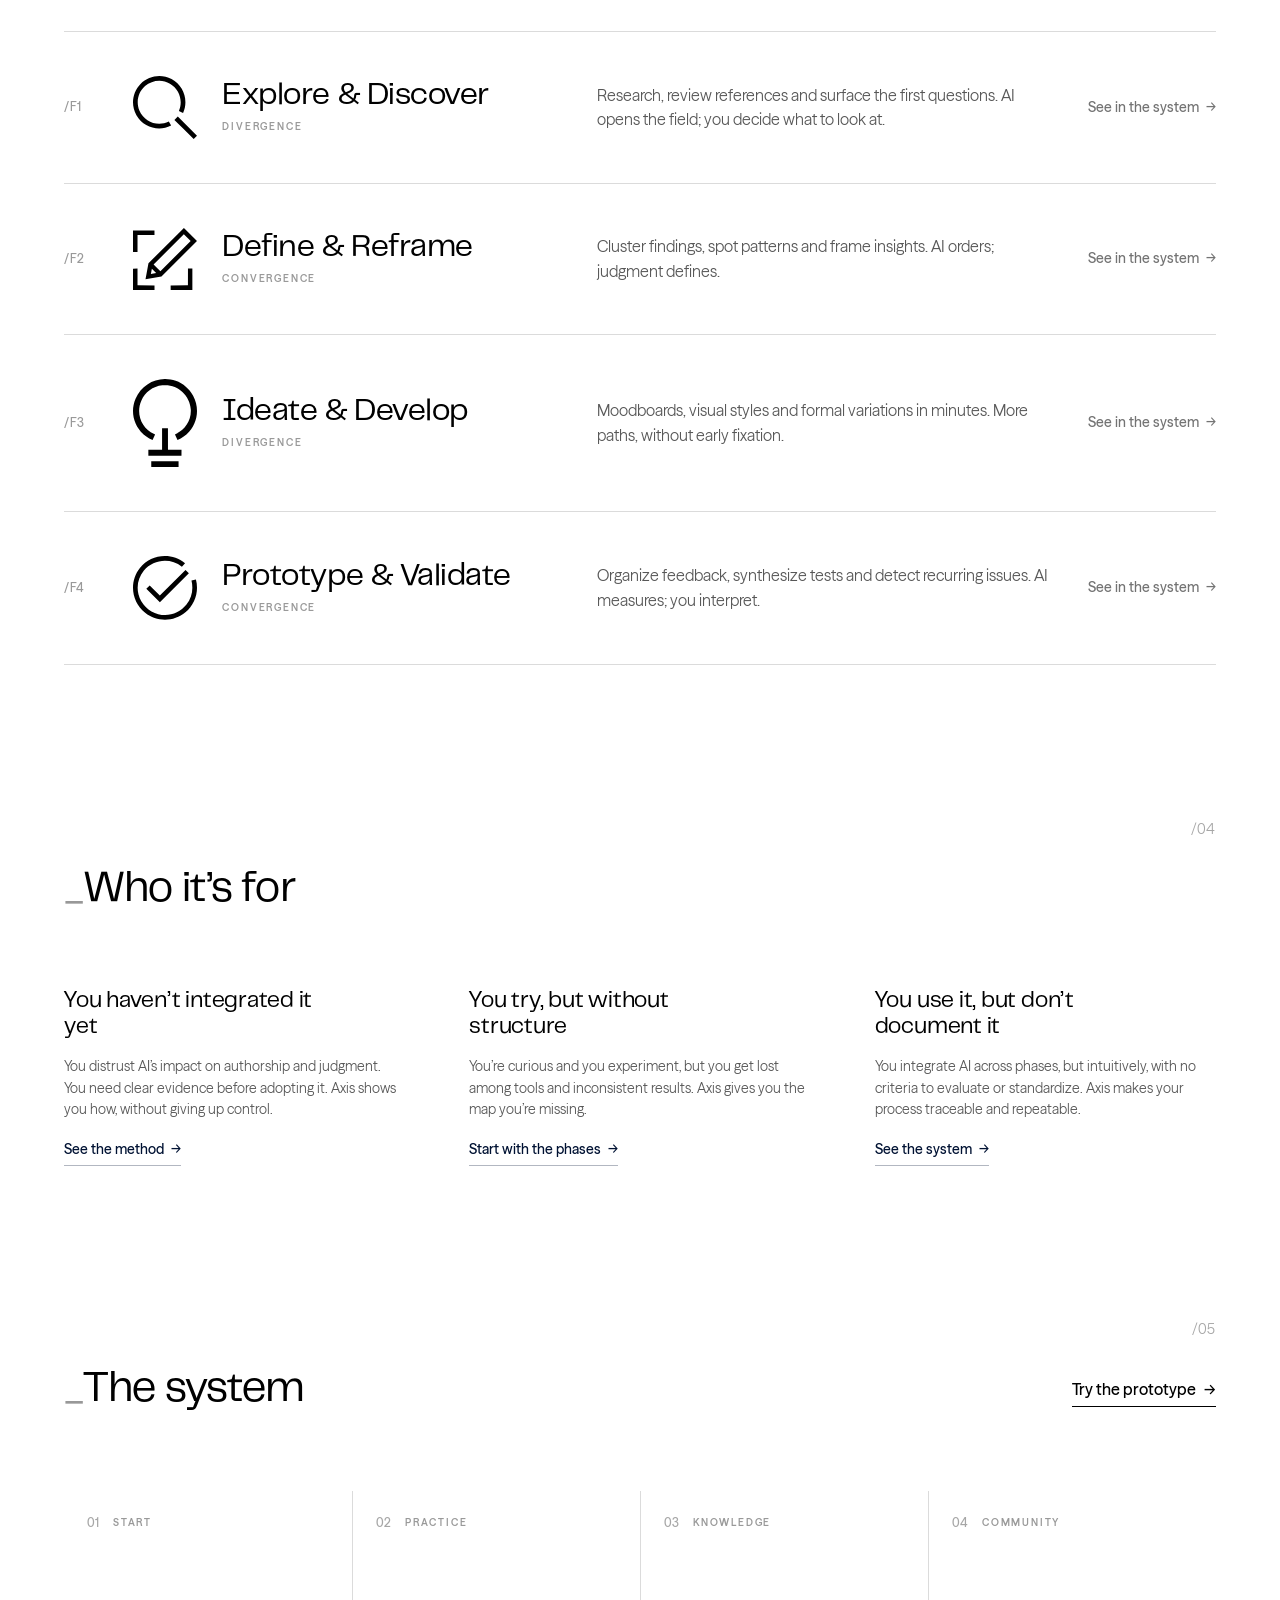
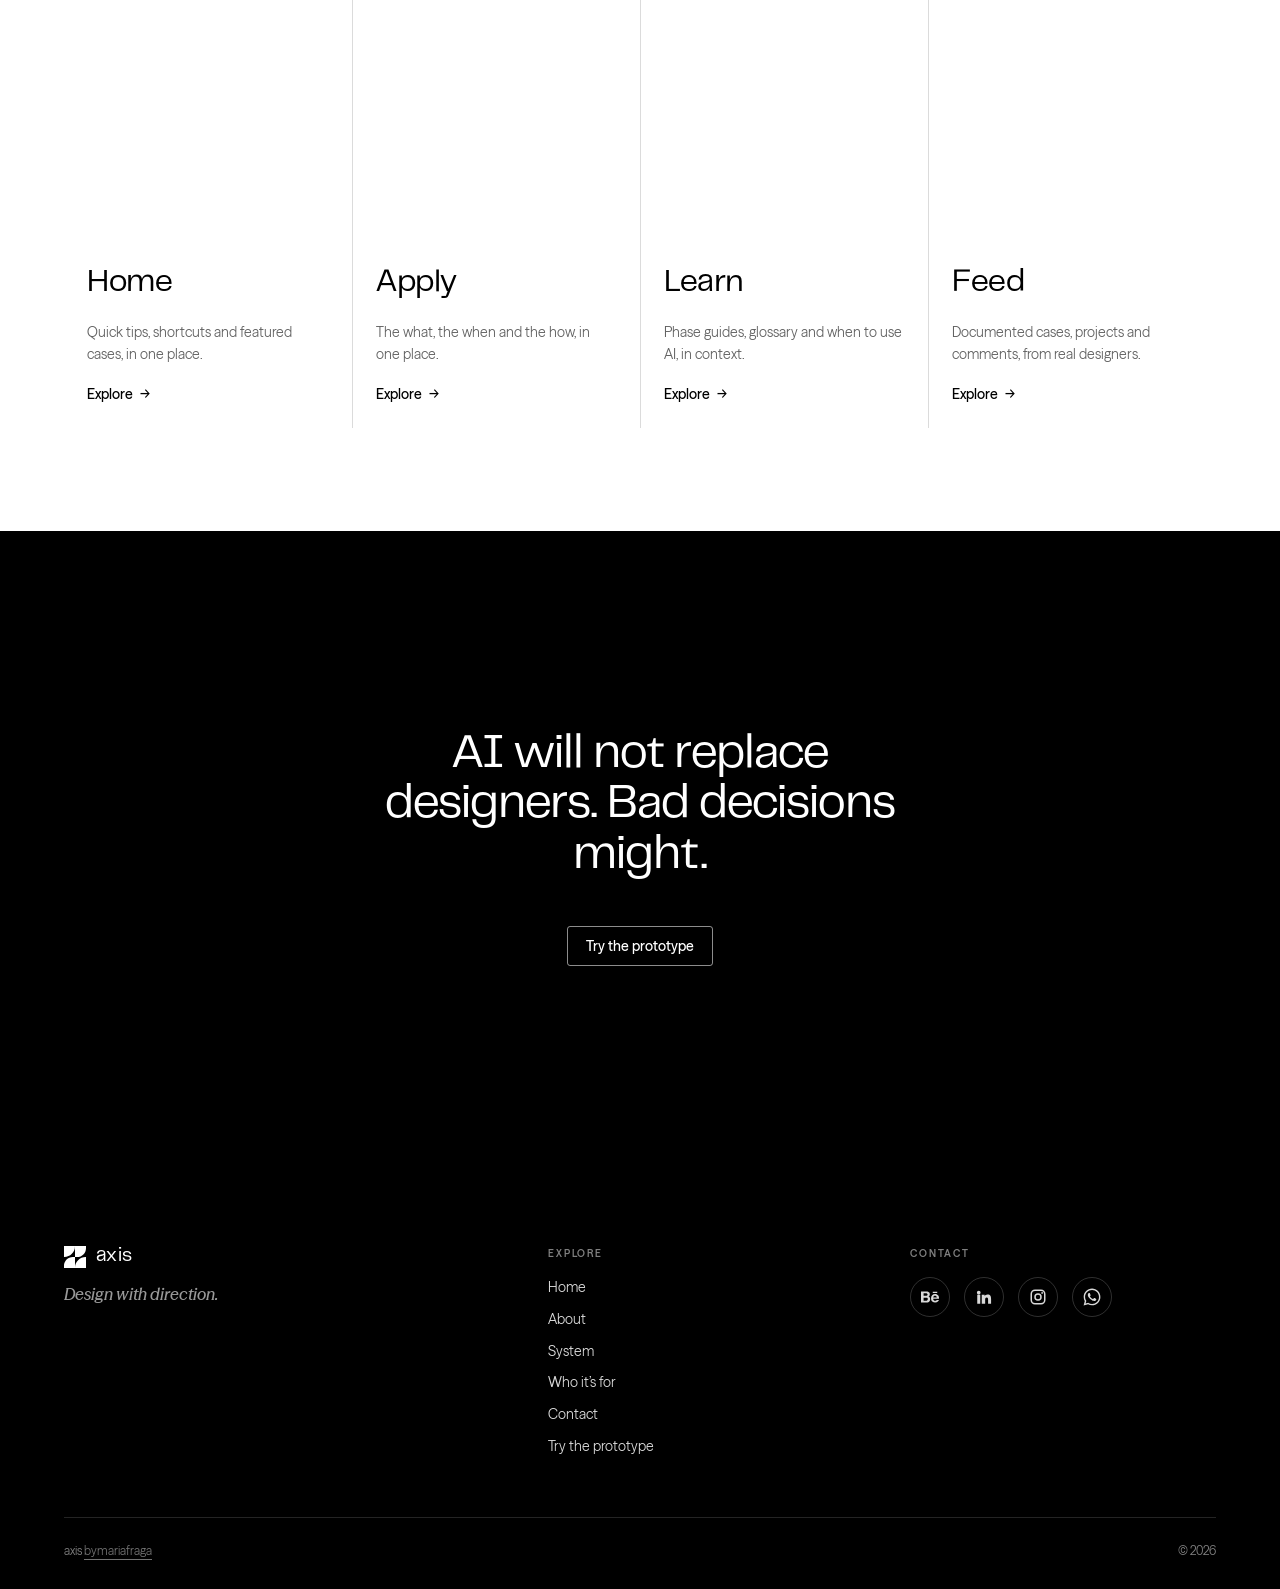
==== commit 693c42dc: "Add favicon and update tab titles to axis.com" ====
--- a/index.html
+++ b/index.html
@@ -2,8 +2,9 @@
 <html lang="en" data-lang="en">
 <head>
   <meta charset="UTF-8" />
+  <link rel="icon" type="image/svg+xml" href="favicon.svg" />
   <meta name="viewport" content="width=device-width, initial-scale=1.0" />
-  <title>axis — Design with direction.</title>
+  <title>axis.com — Design with direction.</title>
   <meta name="description" content="The system that organizes AI by design phase — so you use it with judgment." />
   <link rel="preload" href="fonts/PPTelegraf-Regular.woff2" as="font" type="font/woff2" crossorigin />
   <link rel="preload" href="fonts/SeasonSans-Regular.woff2" as="font" type="font/woff2" crossorigin />
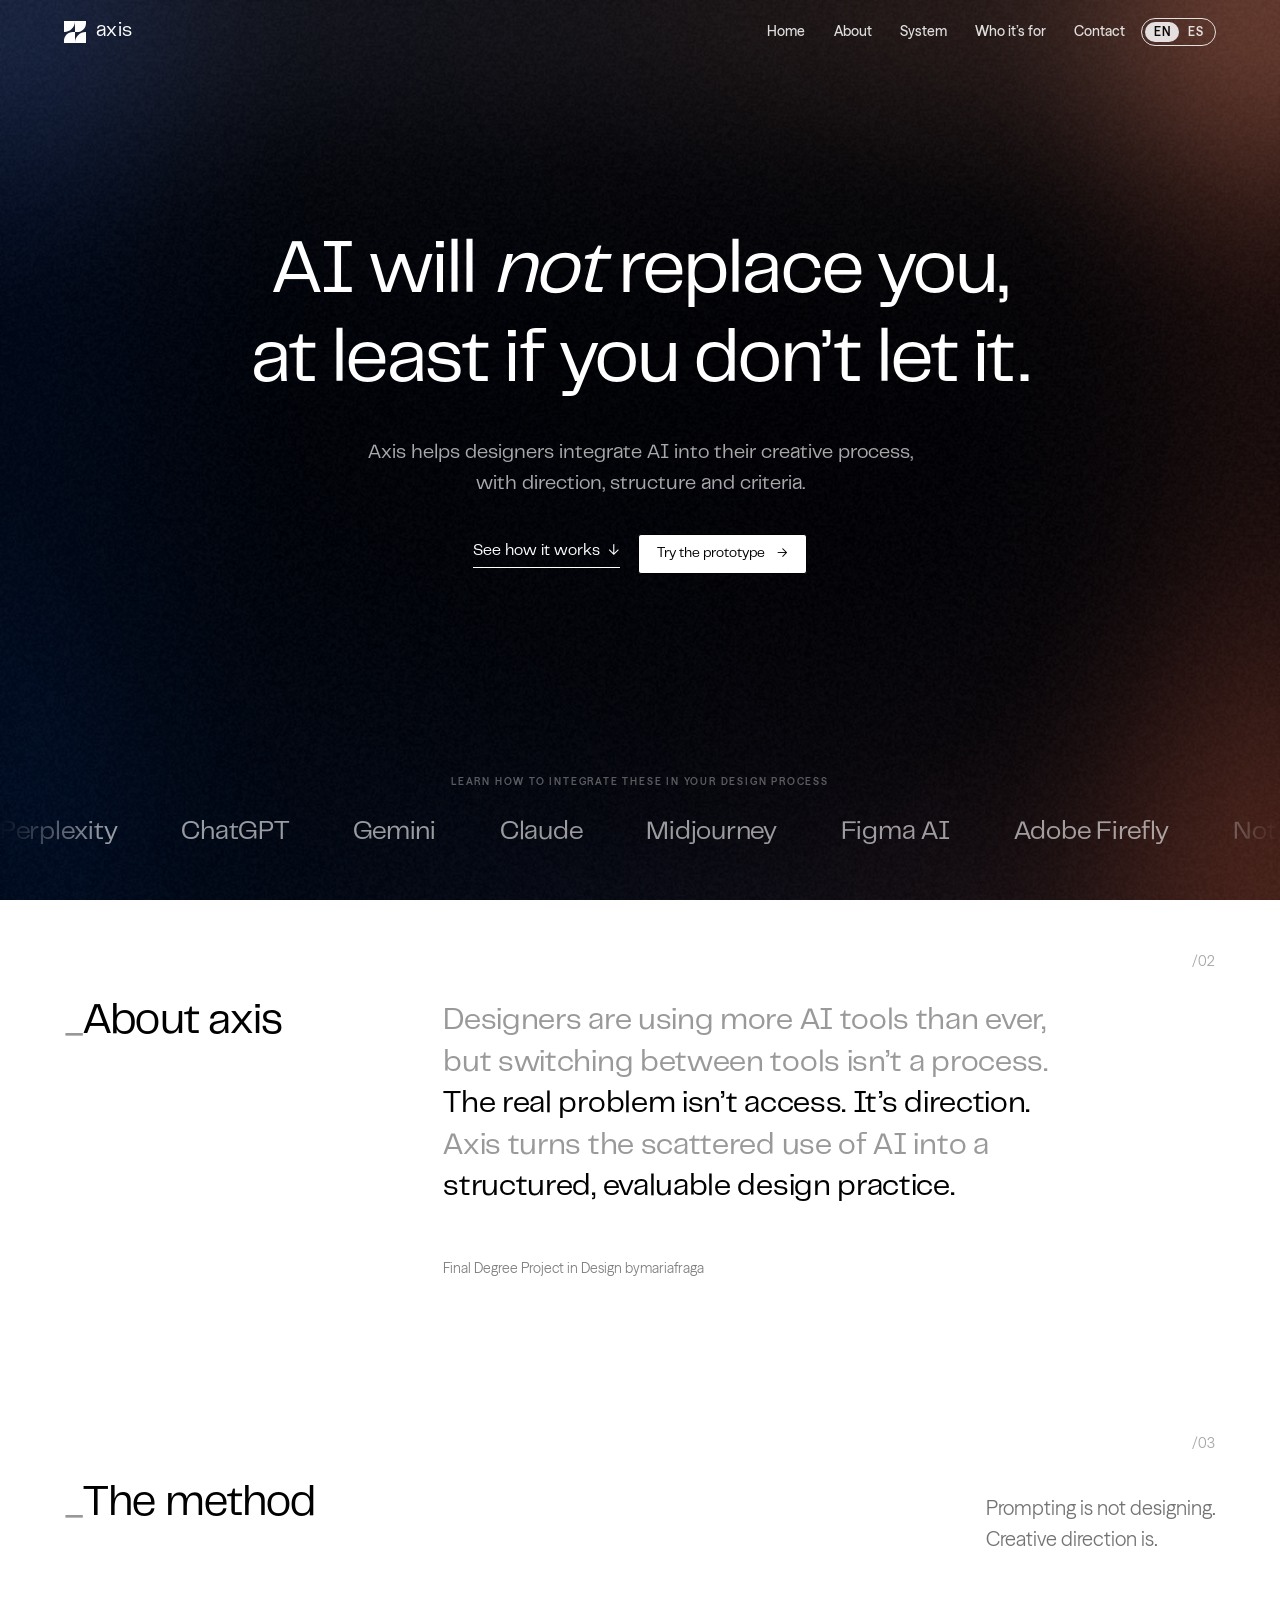
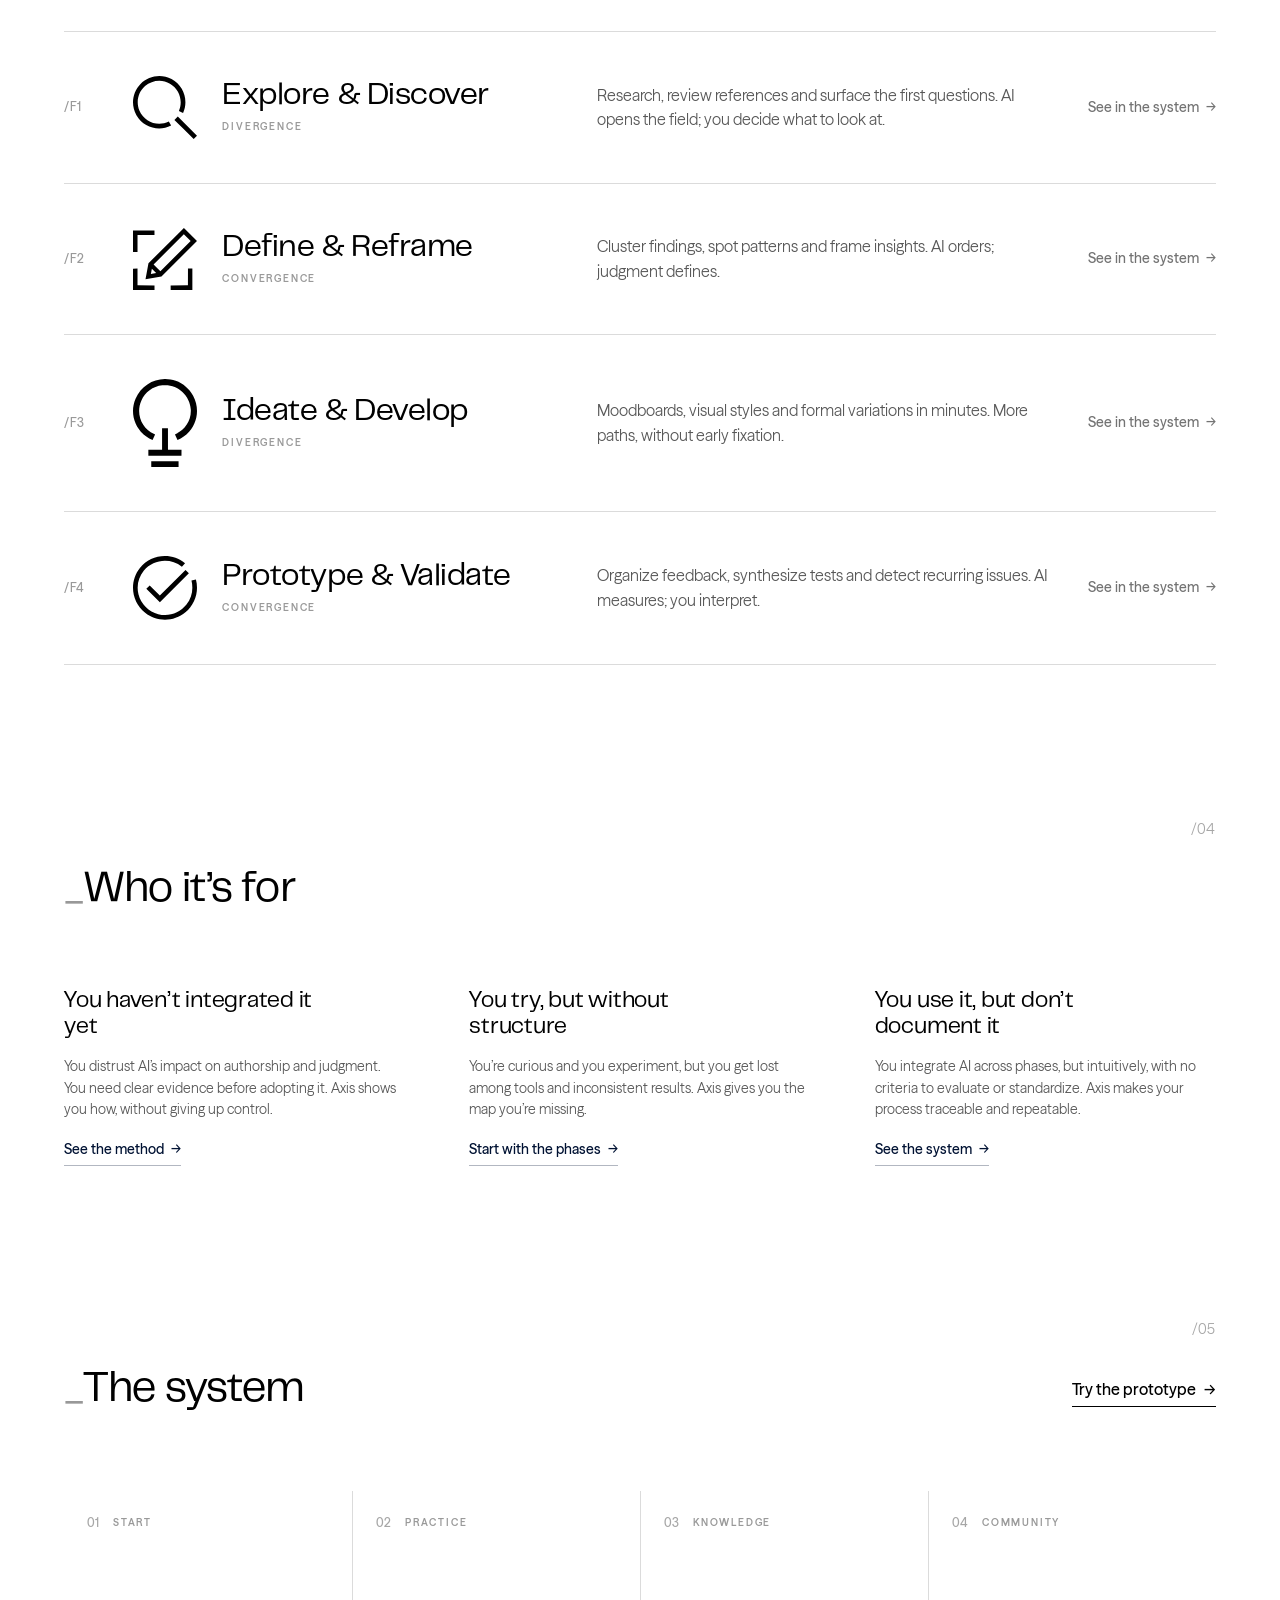
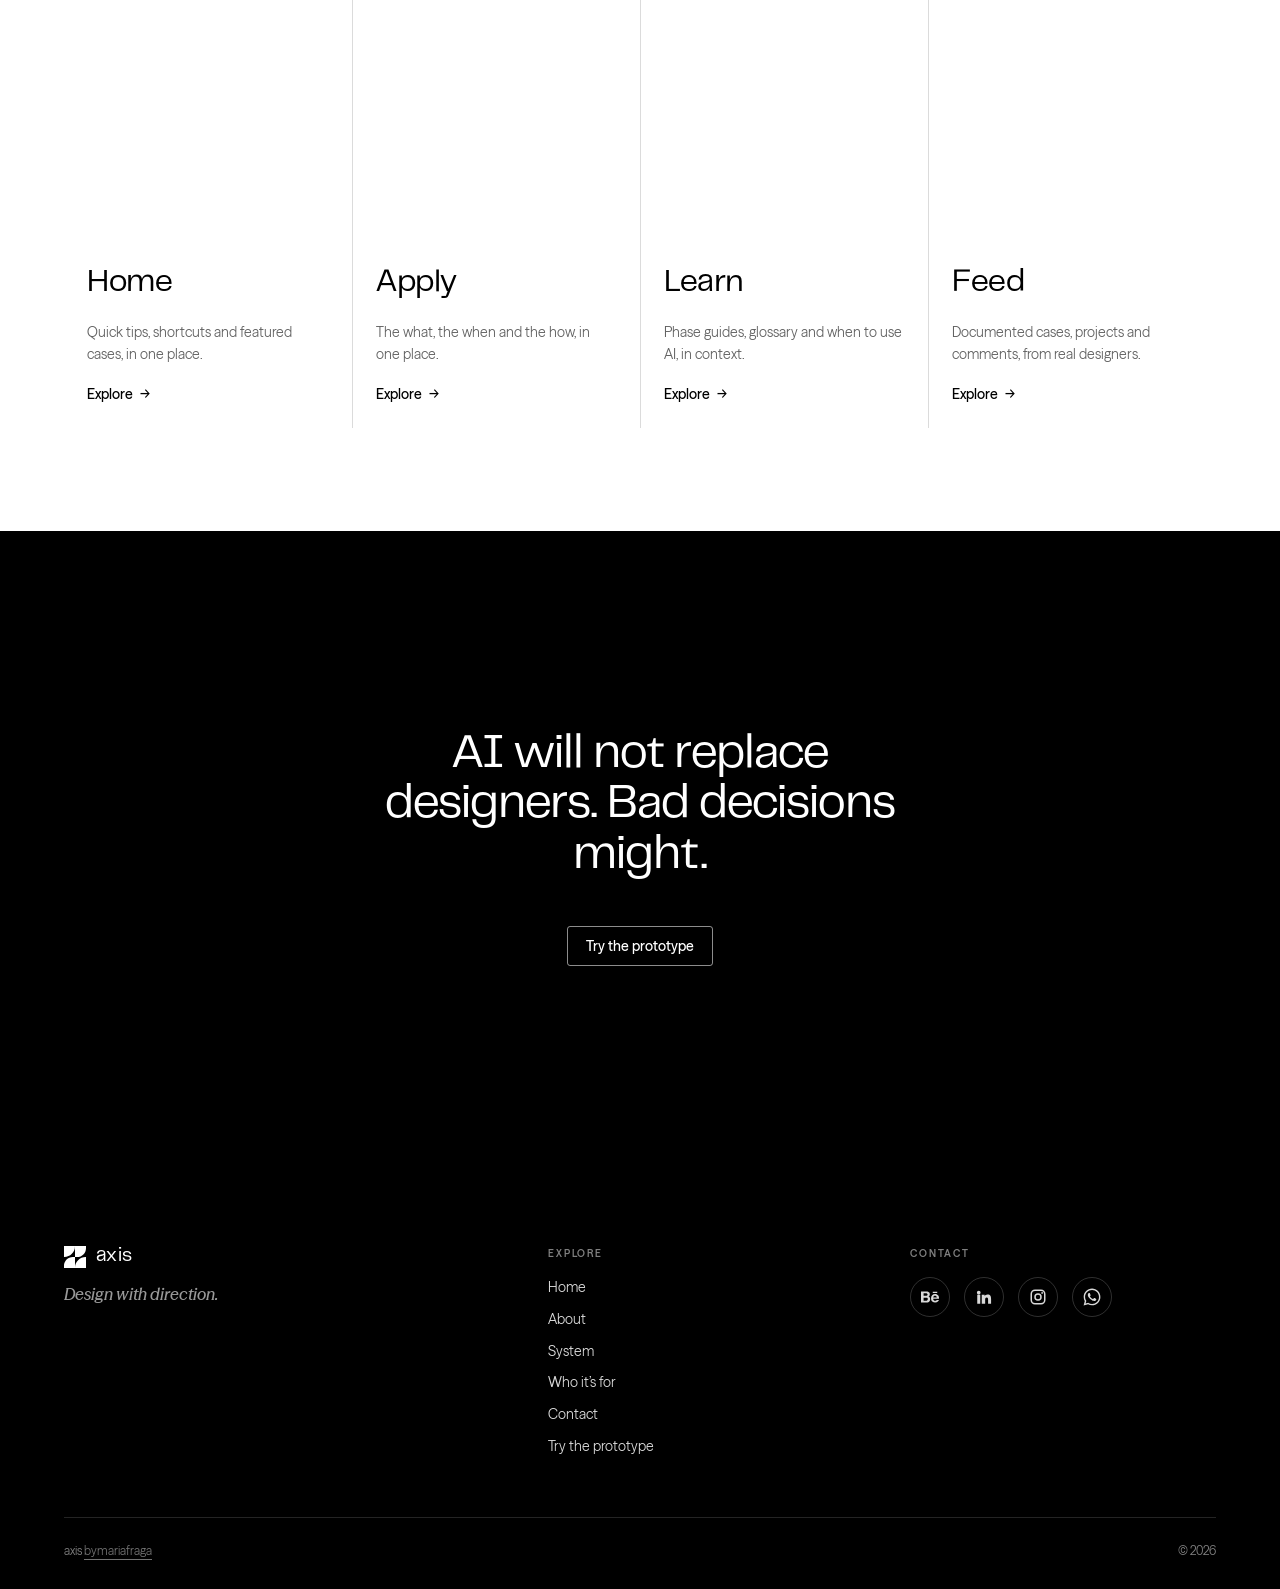
==== commit 699afe4e: "Fix hero punctuation: period to comma before lowercase continuation" ====
--- a/index.html
+++ b/index.html
@@ -28,8 +28,8 @@
     <section class="hero" id="hero">
       <canvas class="hero__flow" id="heroFlow" aria-hidden="true"></canvas>
       <div class="container hero__inner">
-        <h1 class="hero__title" aria-label="AI will not replace you. At least if you don't let it.">
-          <span class="line"><span data-i18n-html="hero.l1">AI will <em>not</em> replace you.</span></span>
+        <h1 class="hero__title" aria-label="AI will not replace you, at least if you don't let it.">
+          <span class="line"><span data-i18n-html="hero.l1">AI will <em>not</em> replace you,</span></span>
           <span class="line"><span data-i18n="hero.l2">at least if you don’t let it.</span></span>
         </h1>
         <p class="hero__sub" data-i18n="hero.sub">Axis helps designers integrate AI into their creative process  with direction, structure and criteria.</p>
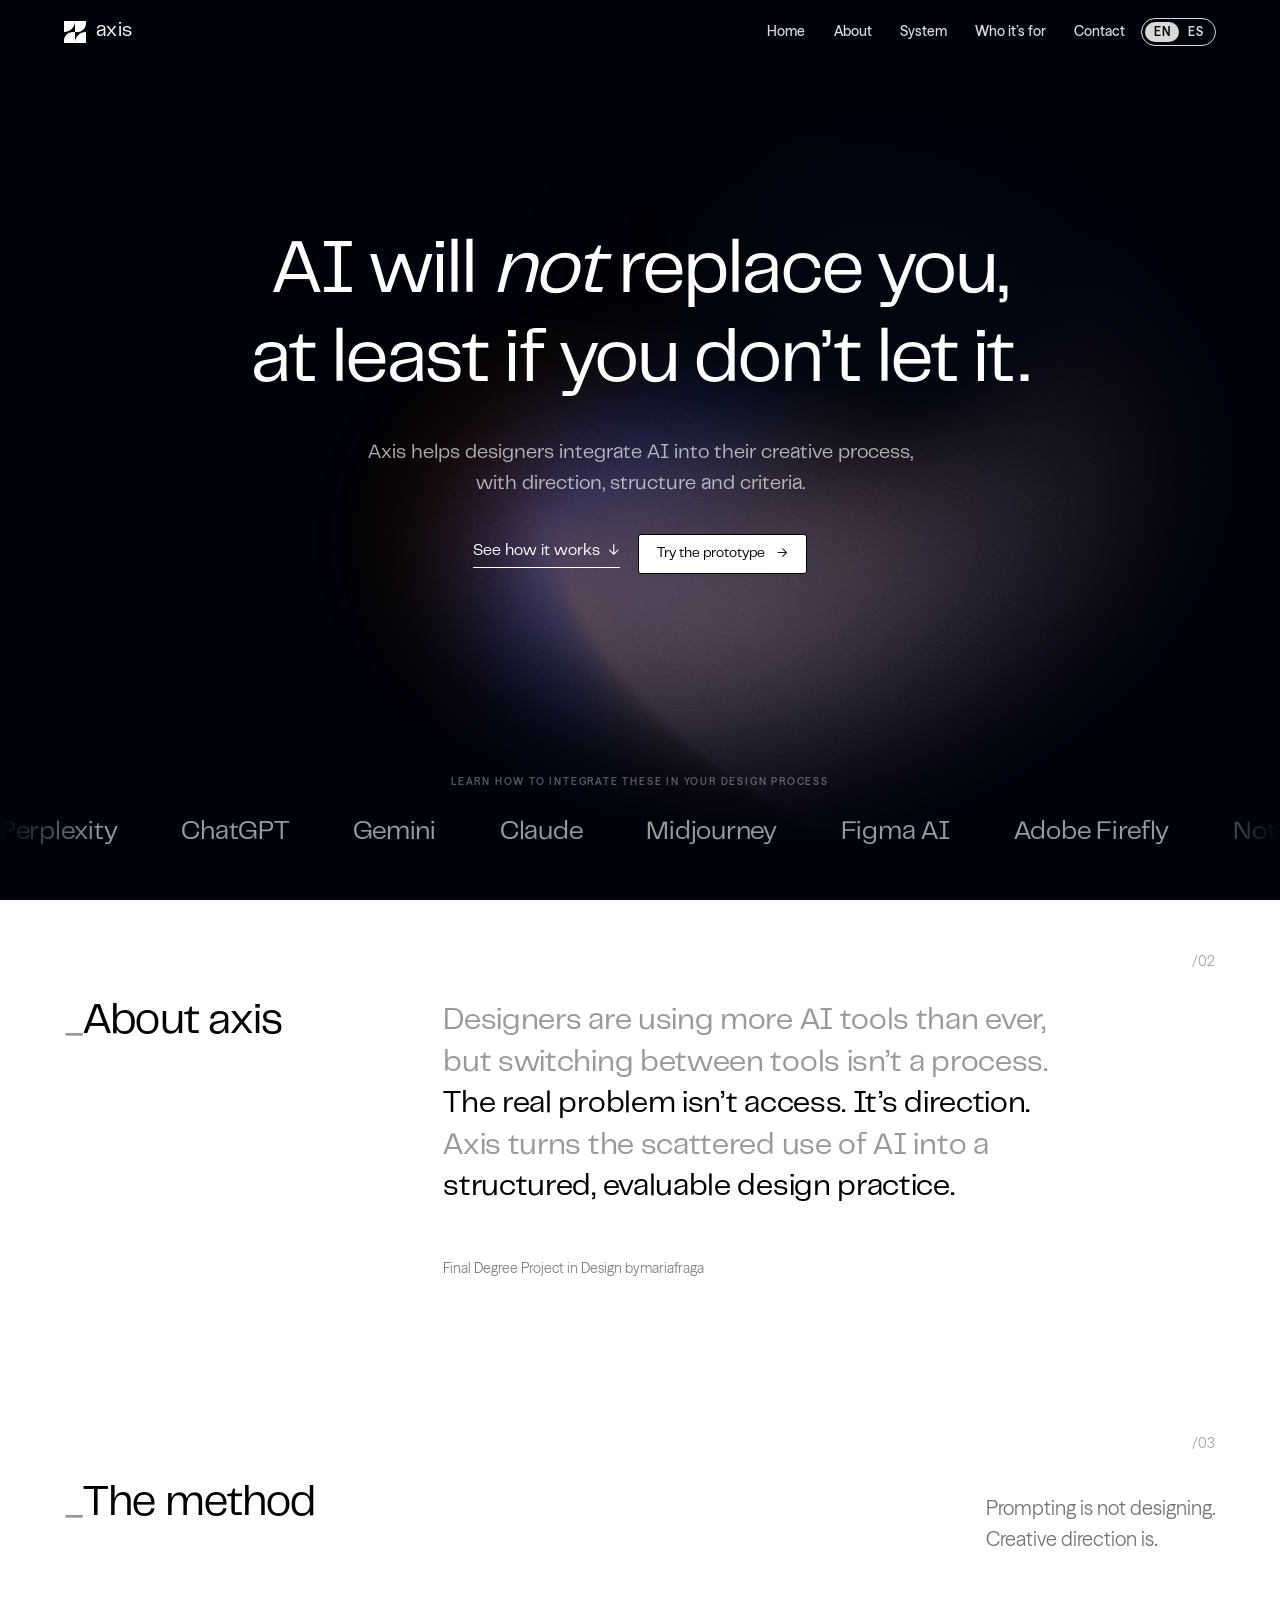
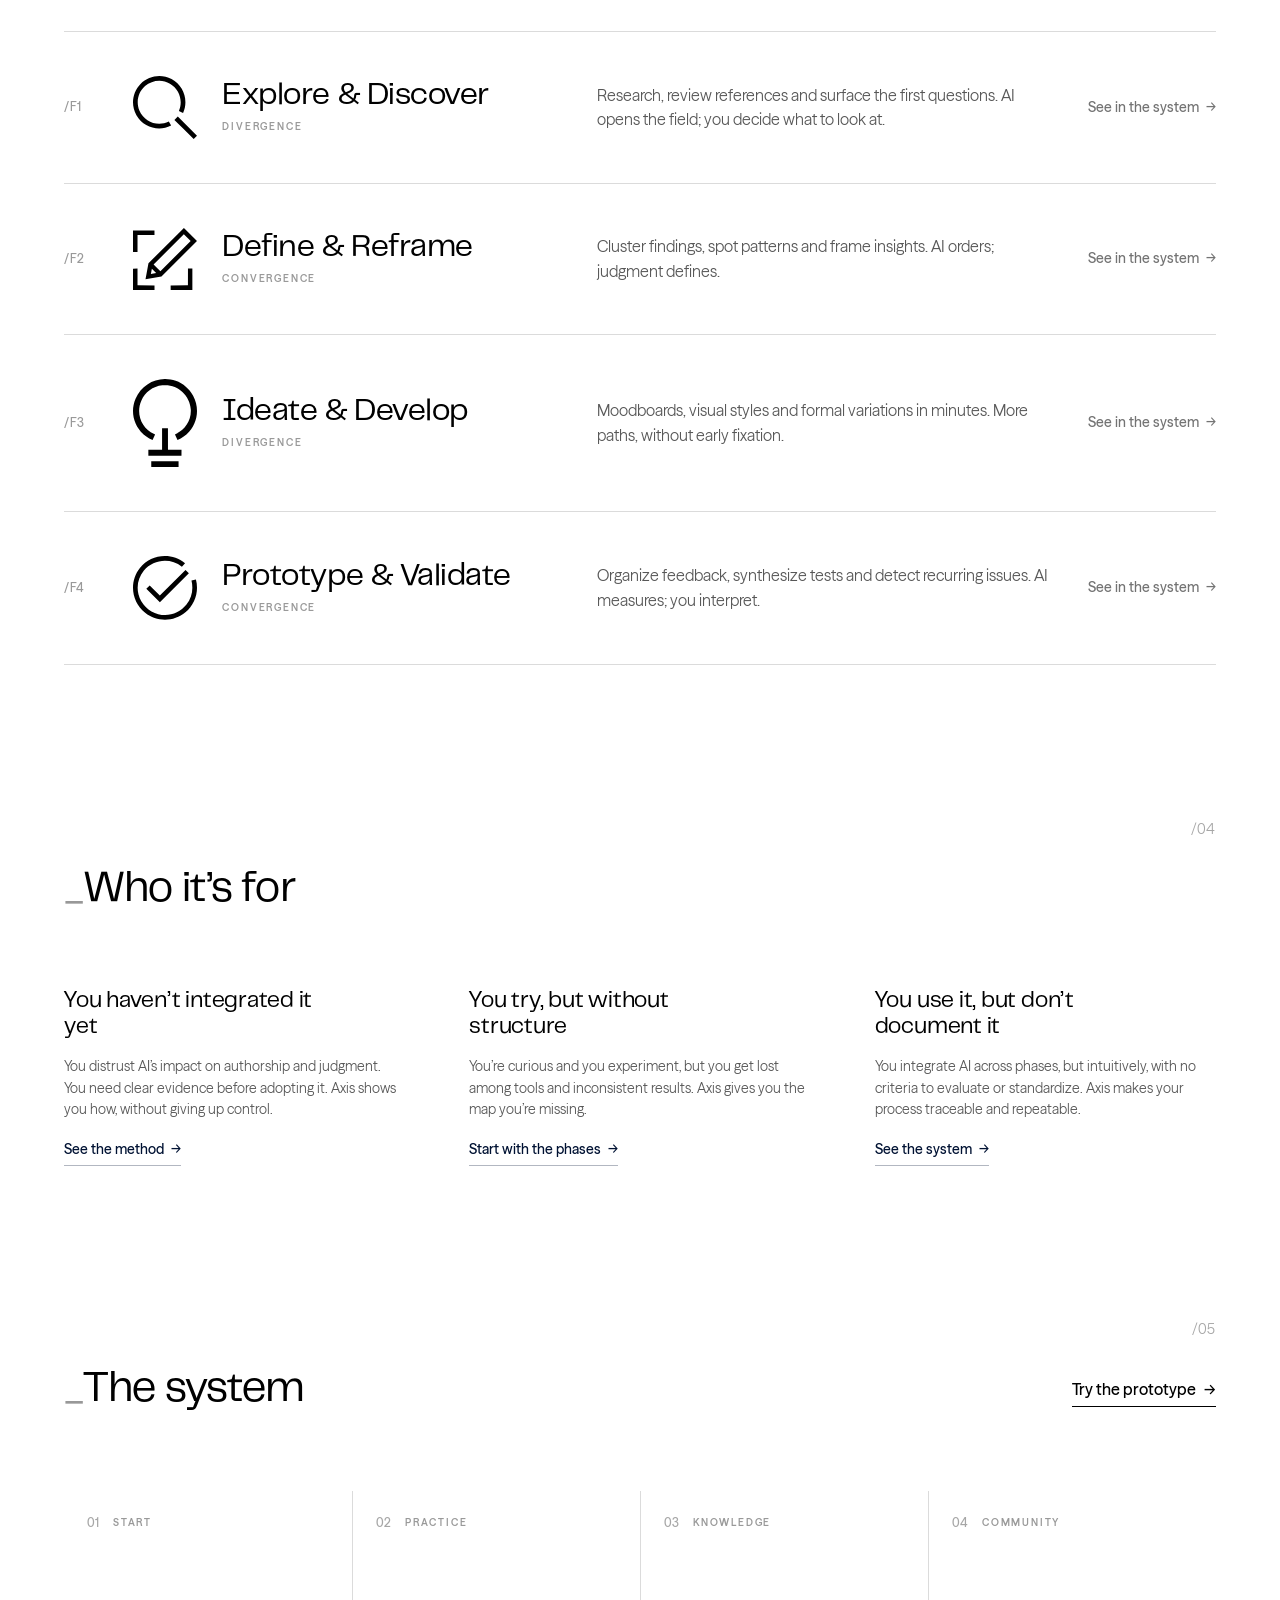
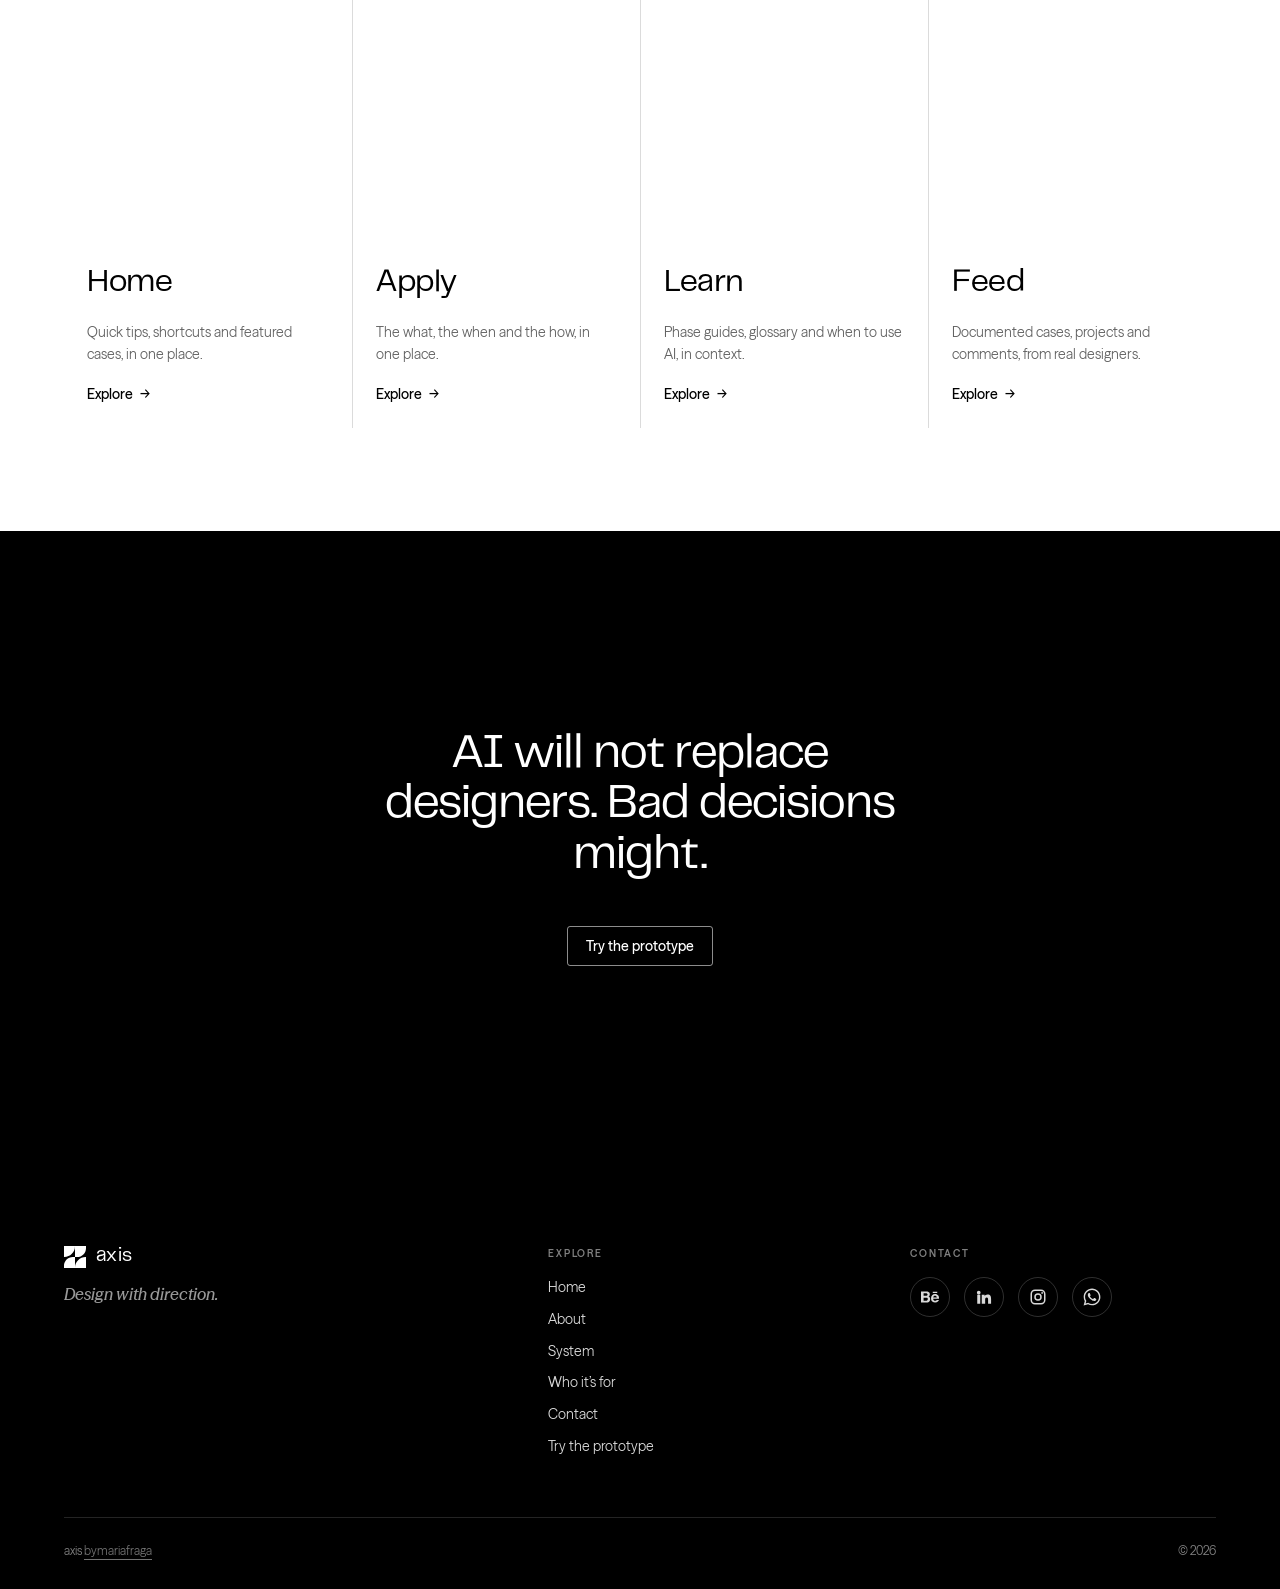
==== commit 16b213f0: "fix: WebGL Chrome compatibility + frame-rate independent dye accumulation" ====
--- a/index.html
+++ b/index.html
@@ -238,6 +238,7 @@
   <footer id="site-footer"></footer>
 
   <script src="js/script.js?v=16"></script>
-  <script src="js/hero-flow.js?v=19"></script>
+  <script src="js/hero-flow.js?v=27"></script>
+  <script src="js/card-flow.js?v=1"></script>
 </body>
 </html>
